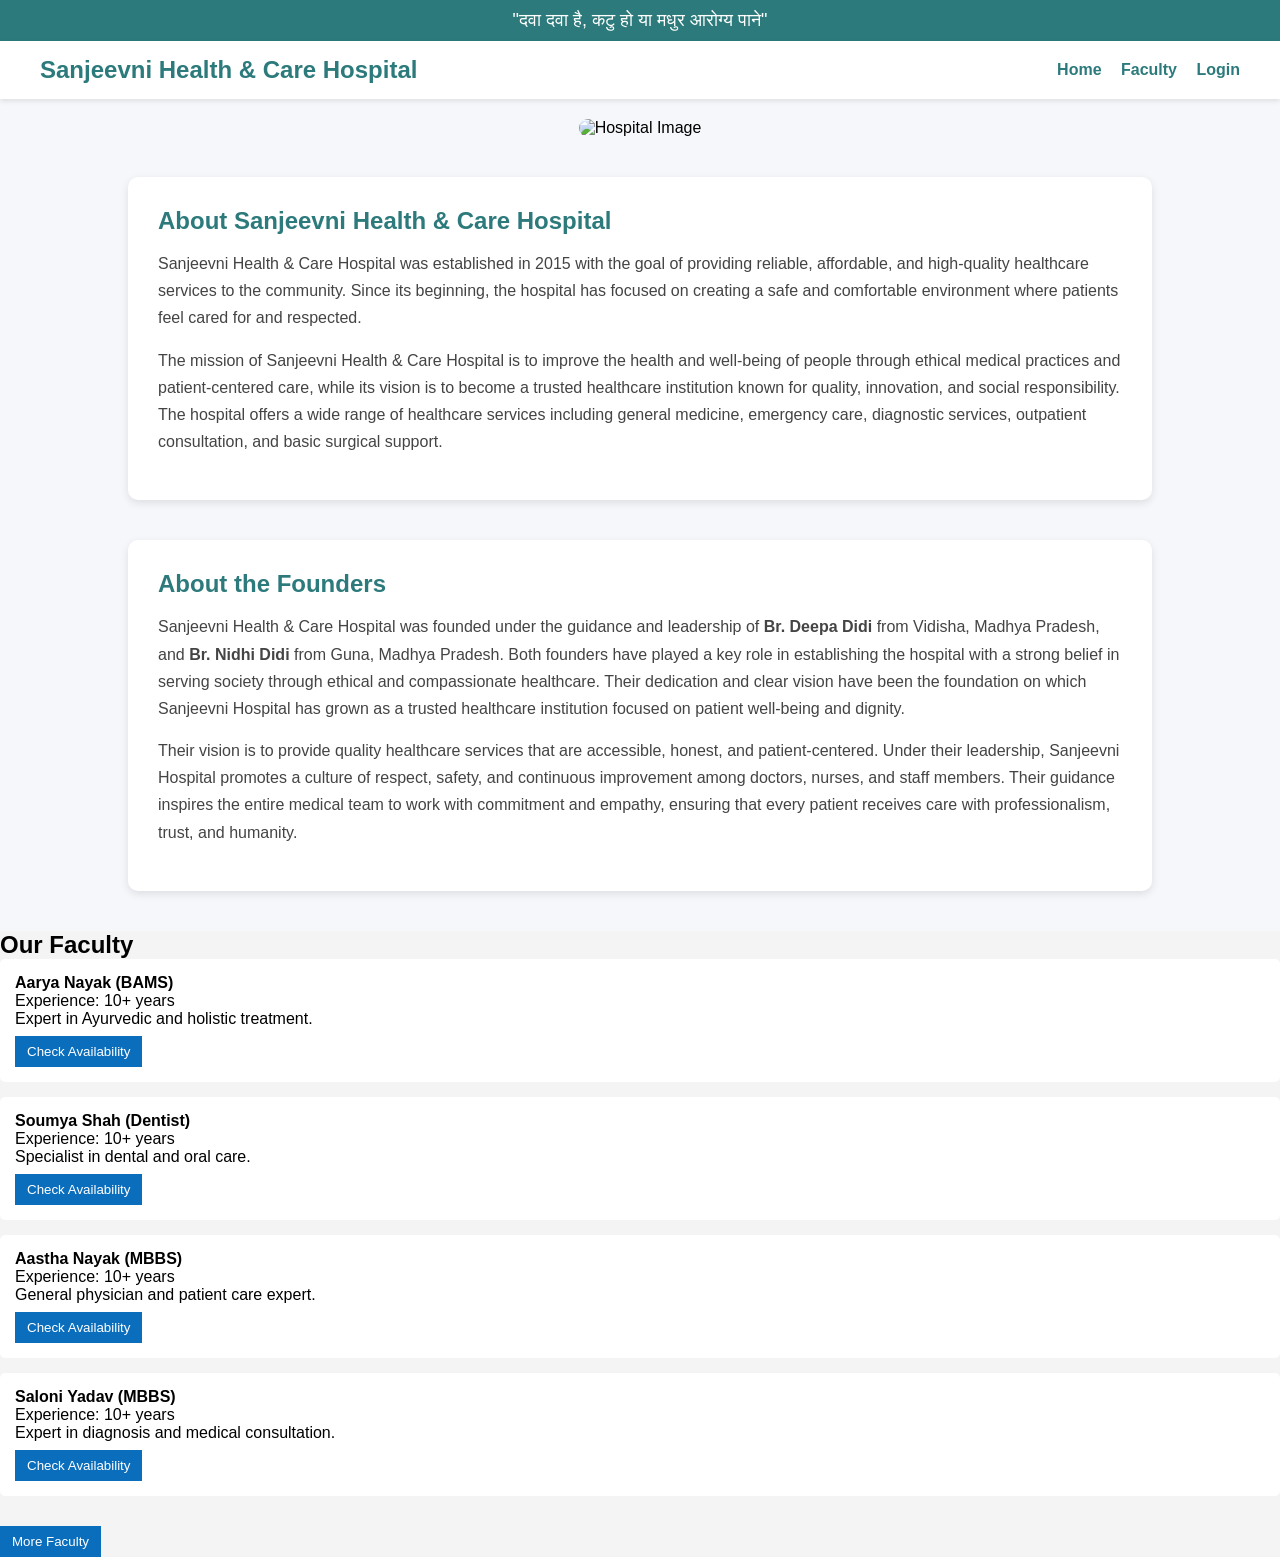
==== index.html @ 26959d91 "1st Site" ====
<!DOCTYPE html>
<html lang="en">
<head>
    <meta charset="UTF-8">
    <title>Sanjeevni Health & Care Hospital</title>
    <link rel="stylesheet" href="style.css">
</head>
<body>
    <div class="top-line">
        "दवा दवा है, कटु हो या मधुर आरोग्य पाने"
    </div>
    <header>
        <div class="logo">Sanjeevni Health & Care Hospital</div>
        <nav>
            <ul>
                <a href="#home">Home</a>
                <a href="#faculty-section">Faculty</a>
                <a href="#" onclick="openLogin()">Login</a>
            </ul>
        </nav>
    </header>
    <section class="hero">
        <img src="images/hospitalPicture.png" alt="Hospital Image">
    </section>
    <!-- About Hospital -->
    <section class="about-hospital" id="home">
        <h2>About Sanjeevni Health & Care Hospital</h2>
        <p>
            Sanjeevni Health & Care Hospital was established in 2015 with the goal of providing reliable, 
            affordable, and high-quality healthcare services to the community. Since its 
            beginning, the hospital has focused on creating a safe and comfortable environment 
            where patients feel cared for and respected. 
        <p>
            The mission of Sanjeevni Health & Care Hospital is to improve the health and well-being of people 
            through ethical medical practices and patient-centered care, while its vision is 
            to become a trusted healthcare institution known for quality, innovation, and 
            social responsibility. The hospital offers a wide range of healthcare services 
            including general medicine, emergency care, diagnostic services, outpatient 
            consultation, and basic surgical support.
        </p>
    </section>
    <!-- About Founder -->
    <section class="about-founder">
        <h2>About the Founders</h2>
        <p>
            Sanjeevni Health & Care Hospital was founded under the guidance and leadership of 
            <b>Br. Deepa Didi</b> from Vidisha, Madhya Pradesh, and 
            <b>Br. Nidhi Didi</b> from Guna, Madhya Pradesh. 
            Both founders have played a key role in establishing the hospital with 
            a strong belief in serving society through ethical and compassionate healthcare. 
            Their dedication and clear vision have been the foundation on which 
            Sanjeevni Hospital has grown as a trusted healthcare institution focused on 
            patient well-being and dignity.
        </p>

        <p>
            Their vision is to provide quality healthcare 
            services that are accessible, honest, and patient-centered. Under their leadership, 
            Sanjeevni Hospital promotes a culture of respect, safety, and continuous improvement 
            among doctors, nurses, and staff members. Their guidance inspires the entire medical 
            team to work with commitment and empathy, ensuring that every patient receives care 
            with professionalism, trust, and humanity.
        </p>
    </section>
    <section id="faculty-section">
    <h2>Our Faculty</h2>

    <div class="faculty-card">
        <strong>Aarya Nayak (BAMS)</strong>
        <p>Experience: 10+ years</p>
        <p>Expert in Ayurvedic and holistic treatment.</p>
        <button onclick="toggleAvailability(this)">Check Availability</button>
        <p class="availability hidden">Available: Cabin A (10 AM – 2 PM)</p>
    </div>

    <div class="faculty-card">
        <strong>Soumya Shah (Dentist)</strong>
        <p>Experience: 10+ years</p>
        <p>Specialist in dental and oral care.</p>
        <button onclick="toggleAvailability(this)">Check Availability</button>
        <p class="availability hidden">Available: Dental Block (11 AM – 4 PM)</p>
    </div>
    <div class="faculty-card">
        <strong>Aastha Nayak (MBBS)</strong>
        <p>Experience: 10+ years</p>
        <p>General physician and patient care expert.</p>
        <button onclick="toggleAvailability(this)">Check Availability</button>
        <p class="availability hidden">Available: Cabin C (9 AM – 1 PM)</p>
    </div>

    <div class="faculty-card">
        <strong>Saloni Yadav (MBBS)</strong>
        <p>Experience: 10+ years</p>
        <p>Expert in diagnosis and medical consultation.</p>
        <button onclick="toggleAvailability(this)">Check Availability</button>
        <p class="availability hidden">Available: Cabin D (2 PM – 6 PM)</p>
    </div>

    <button class="more-btn" onclick="showMoreFaculty()">More Faculty</button>

    <div id="moreFaculty" class="hidden">
        <div class="faculty-card">
            <strong>Aashi Singhai (Orthologist)</strong>
            <p>Experience: 10+ years</p>
            <p>Bone and joint disorder specialist.</p>
            <button onclick="toggleAvailability(this)">Check Availability</button>
            <p class="availability hidden">Available: Ortho Wing (10 AM – 3 PM)</p>
        </div>

        <div class="faculty-card">
            <strong>Sanchita Jain (MBBS, Chemist)</strong>
            <p>Experience: 10+ years</p>
            <p>Expert in pharmaceutical guidance.</p>
            <button onclick="toggleAvailability(this)">Check Availability</button>
            <p class="availability hidden">Available: Pharmacy (12 PM – 5 PM)</p>
        </div>
    </div>
    </section>
    <!-- Login Modal -->
    <div class="modal" id="loginModal">
    <div class="modal-content">
        <h3>Choose who you are</h3>
        <button onclick="openPatientLogin()">Patient</button>
        <button onclick="openEmployeeLogin()">Employee</button>
        <br><br>
        <button onclick="closeLogin()">Close</button>
    </div>
</div>
<!-- Patient Login Modal -->
    <div class="modal" id="patientModal">
    <div class="modal-content">
        <h3>Patient Login</h3>
        <input type="text" placeholder="Patient ID">
        <input type="password" placeholder="Password">
        <button>Login</button>
        <br><br>
        <button onclick="closePatientLogin()">Close</button>
    </div>
</div>
<script src="script.js"></script>
</body>
</html>
---- style.css ----
* {
    margin: 0;
    padding: 0;
    box-sizing: border-box;
    font-family: Arial, sans-serif;
    scroll-behavior: smooth;
}

body {
    background-color: #f5f7fa;
}

/* Hindi top line */
.top-line {
    text-align: center;
    background-color: #2c7a7b;
    color: white;
    padding: 10px;
    font-size: 18px;
}

/* Header */
header {
    display: flex;
    justify-content: space-between;
    align-items: center;
    background-color: white;
    padding: 15px 40px;
    box-shadow: 0 2px 5px rgba(0,0,0,0.1);
}

.logo {
    font-size: 24px;
    font-weight: bold;
    color: #2c7a7b;
}

/* Navigation */
nav a {
    color:#2c7a7b;
    margin-left: 15px;
    text-decoration: none;
    font-weight: bold;
}

/* Hero Image */
.hero {
    text-align: center;
    margin-top: 20px;
}

.hero img {
    width: 80%;
    max-height: 400px;
    object-fit: cover;
    border-radius: 10px;
}

/* Sections */
.about-founder,
.about-hospital {
    width: 80%;
    margin: 40px auto;
    background: white;
    padding: 30px;
    border-radius: 10px;
    box-shadow: 0 3px 8px rgba(0,0,0,0.1);
}

.about-founder h2,
.about-hospital h2 {
    color: #2c7a7b;
    margin-bottom: 15px;
}

.about-founder p,
.about-hospital p {
    margin-bottom: 15px;
    line-height: 1.7;
    color: #444;
}

#faculty-section {
    background-color: #f4f4f4;
}

.faculty-card {
    background: white;
    padding: 15px;
    margin-bottom: 15px;
    border-radius: 5px;
}
button {
    background-color: #0a6ebd;
    color: white;
    border: none;
    padding: 8px 12px;
    cursor: pointer;
    margin-top: 8px;
}
button:hover {
    background-color: #084e8a;
}

.more-btn {
    margin-top: 15px;
}

.hidden {
    display: none;
}
/* Modal Styling */
.modal {
    position: fixed;
    top: 0;
    left: 0;
    width: 100%;
    height: 100%;
    background: rgba(0,0,0,0.5);
    display: none;
    justify-content: center;
    align-items: center;
}

.modal-content {
    background: white;
    padding: 20px;
    width: 300px;
    text-align: center;
    border-radius: 5px;
}

input {
    width: 90%;
    padding: 6px;
    margin: 8px 0;
}
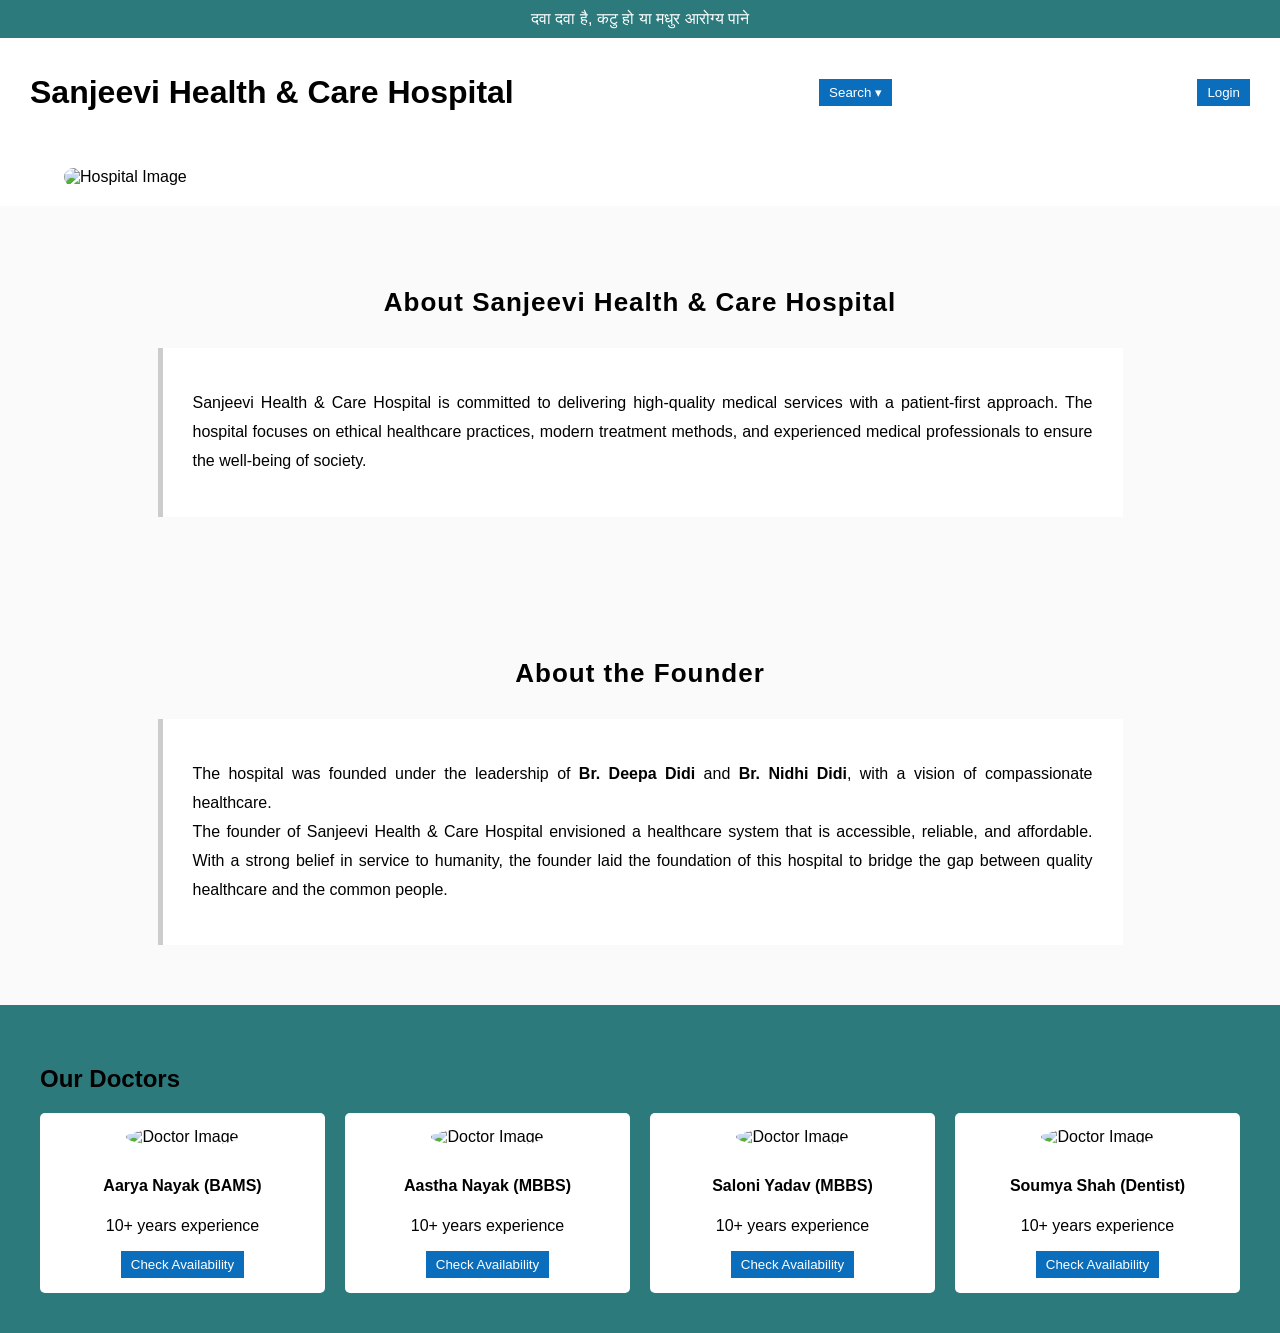
==== commit 97f5ebce: "Update index, styles, and logic" ====
--- a/index.html
+++ b/index.html
@@ -2,141 +2,139 @@
 <html lang="en">
 <head>
     <meta charset="UTF-8">
-    <title>Sanjeevni Health & Care Hospital</title>
+    <title>Sanjeevi Health & Care Hospital</title>
     <link rel="stylesheet" href="style.css">
 </head>
 <body>
-    <div class="top-line">
-        "दवा दवा है, कटु हो या मधुर आरोग्य पाने"
-    </div>
-    <header>
-        <div class="logo">Sanjeevni Health & Care Hospital</div>
-        <nav>
-            <ul>
-                <a href="#home">Home</a>
-                <a href="#faculty-section">Faculty</a>
-                <a href="#" onclick="openLogin()">Login</a>
-            </ul>
-        </nav>
-    </header>
-    <section class="hero">
-        <img src="images/hospitalPicture.png" alt="Hospital Image">
-    </section>
-    <!-- About Hospital -->
-    <section class="about-hospital" id="home">
-        <h2>About Sanjeevni Health & Care Hospital</h2>
-        <p>
-            Sanjeevni Health & Care Hospital was established in 2015 with the goal of providing reliable, 
-            affordable, and high-quality healthcare services to the community. Since its 
-            beginning, the hospital has focused on creating a safe and comfortable environment 
-            where patients feel cared for and respected. 
-        <p>
-            The mission of Sanjeevni Health & Care Hospital is to improve the health and well-being of people 
-            through ethical medical practices and patient-centered care, while its vision is 
-            to become a trusted healthcare institution known for quality, innovation, and 
-            social responsibility. The hospital offers a wide range of healthcare services 
-            including general medicine, emergency care, diagnostic services, outpatient 
-            consultation, and basic surgical support.
-        </p>
-    </section>
-    <!-- About Founder -->
-    <section class="about-founder">
-        <h2>About the Founders</h2>
-        <p>
-            Sanjeevni Health & Care Hospital was founded under the guidance and leadership of 
-            <b>Br. Deepa Didi</b> from Vidisha, Madhya Pradesh, and 
-            <b>Br. Nidhi Didi</b> from Guna, Madhya Pradesh. 
-            Both founders have played a key role in establishing the hospital with 
-            a strong belief in serving society through ethical and compassionate healthcare. 
-            Their dedication and clear vision have been the foundation on which 
-            Sanjeevni Hospital has grown as a trusted healthcare institution focused on 
-            patient well-being and dignity.
-        </p>
 
-        <p>
-            Their vision is to provide quality healthcare 
-            services that are accessible, honest, and patient-centered. Under their leadership, 
-            Sanjeevni Hospital promotes a culture of respect, safety, and continuous improvement 
-            among doctors, nurses, and staff members. Their guidance inspires the entire medical 
-            team to work with commitment and empathy, ensuring that every patient receives care 
-            with professionalism, trust, and humanity.
-        </p>
-    </section>
-    <section id="faculty-section">
-    <h2>Our Faculty</h2>
+<!-- TOP LINE -->
+<div class="top-line">
+    दवा दवा है, कटु हो या मधुर आरोग्य पाने
+</div>
 
-    <div class="faculty-card">
-        <strong>Aarya Nayak (BAMS)</strong>
-        <p>Experience: 10+ years</p>
-        <p>Expert in Ayurvedic and holistic treatment.</p>
-        <button onclick="toggleAvailability(this)">Check Availability</button>
-        <p class="availability hidden">Available: Cabin A (10 AM – 2 PM)</p>
+<!-- HEADER -->
+<header class="header">
+    <h1>Sanjeevi Health & Care Hospital</h1>
+
+    <div class="search-box">
+        <button onclick="toggleSearchMenu()">Search ▾</button>
+        <div id="searchMenu" class="dropdown hidden">
+            <a href="#about">About Hospital</a>
+            <a href="#founder">About Founder</a>
+            <a href="#doctors">About Our Doctors</a>
+        </div>
     </div>
 
-    <div class="faculty-card">
-        <strong>Soumya Shah (Dentist)</strong>
-        <p>Experience: 10+ years</p>
-        <p>Specialist in dental and oral care.</p>
-        <button onclick="toggleAvailability(this)">Check Availability</button>
-        <p class="availability hidden">Available: Dental Block (11 AM – 4 PM)</p>
+    <button onclick="openLogin()">Login</button>
+</header>
+
+<!-- HERO IMAGE -->
+<section class="hero">
+    <img src="images\hospitalPicture.png" alt="Hospital Image">
+</section>
+
+<!-- ABOUT -->
+<section id="about" class="info-section">
+    <h2>About Sanjeevi Health & Care Hospital</h2>
+    <div class="info-card">
+        <p>
+            Sanjeevi Health & Care Hospital is committed to delivering high-quality
+            medical services with a patient-first approach. The hospital focuses
+            on ethical healthcare practices, modern treatment methods, and
+            experienced medical professionals to ensure the well-being of society.
+        </p>
     </div>
-    <div class="faculty-card">
-        <strong>Aastha Nayak (MBBS)</strong>
-        <p>Experience: 10+ years</p>
-        <p>General physician and patient care expert.</p>
-        <button onclick="toggleAvailability(this)">Check Availability</button>
-        <p class="availability hidden">Available: Cabin C (9 AM – 1 PM)</p>
+</section>
+<!-- FOUNDER -->
+<section id="founder" class="info-section">
+    <h2>About the Founder</h2>
+    <div class="info-card">
+        <p>   
+        The hospital was founded under the leadership of <b>Br. Deepa Didi</b>
+        and <b>Br. Nidhi Didi</b>, with a vision of compassionate healthcare.<br>
+        The founder of Sanjeevi Health & Care Hospital envisioned a healthcare
+            system that is accessible, reliable, and affordable. With a strong
+            belief in service to humanity, the founder laid the foundation of
+            this hospital to bridge the gap between quality healthcare and the
+            common people.
+        </p>
     </div>
+</section>
 
-    <div class="faculty-card">
-        <strong>Saloni Yadav (MBBS)</strong>
-        <p>Experience: 10+ years</p>
-        <p>Expert in diagnosis and medical consultation.</p>
-        <button onclick="toggleAvailability(this)">Check Availability</button>
-        <p class="availability hidden">Available: Cabin D (2 PM – 6 PM)</p>
-    </div>
+<!-- DOCTORS -->
+<section id="doctors">
+    <h2>Our Doctors</h2>
 
-    <button class="more-btn" onclick="showMoreFaculty()">More Faculty</button>
+    <div class="card-container">
 
-    <div id="moreFaculty" class="hidden">
-        <div class="faculty-card">
-            <strong>Aashi Singhai (Orthologist)</strong>
-            <p>Experience: 10+ years</p>
-            <p>Bone and joint disorder specialist.</p>
-            <button onclick="toggleAvailability(this)">Check Availability</button>
-            <p class="availability hidden">Available: Ortho Wing (10 AM – 3 PM)</p>
+        <div class="doctor-card">
+            <img src="https://encrypted-tbn0.gstatic.com/images?q=tbn:ANd9GcQFnHZZFBkc4rKJk4sdfDjf8Q7MVGYA1J8Lww&s" alt="Doctor Image" class="photo-placeholder">
+            <h4>Aarya Nayak (BAMS)</h4>
+            <p>10+ years experience</p>
+            <button onclick="showAvailability(this)">Check Availability</button>
+            <div class="availability hidden">
+                <p><b>Cabin:</b> A-101</p>
+                <p><b>Time:</b> 10 AM – 2 PM</p>
+            </div>
         </div>
 
-        <div class="faculty-card">
-            <strong>Sanchita Jain (MBBS, Chemist)</strong>
-            <p>Experience: 10+ years</p>
-            <p>Expert in pharmaceutical guidance.</p>
-            <button onclick="toggleAvailability(this)">Check Availability</button>
-            <p class="availability hidden">Available: Pharmacy (12 PM – 5 PM)</p>
+        <div class="doctor-card">
+            <img src="https://i.pinimg.com/736x/3b/5b/28/3b5b28c8c3c95982df2382c8ef545c86.jpg" alt="Doctor Image" class="photo-placeholder">
+            <h4>Aastha Nayak (MBBS)</h4>
+            <p>10+ years experience</p>
+            <button onclick="showAvailability(this)">Check Availability</button>
+            <div class="availability hidden">
+                <p><b>Cabin:</b> C-210</p>
+                <p><b>Time:</b> 9 AM – 1 PM</p>
+            </div>
         </div>
+
+        <div class="doctor-card">
+            <img src="https://encrypted-tbn0.gstatic.com/images?q=tbn:ANd9GcTlF2YZaNzR57Ci-NSBIiBDxQD7S8oZZskHQg&s" alt="Doctor Image" class="photo-placeholder">
+            <h4>Saloni Yadav (MBBS)</h4>
+            <p>10+ years experience</p>
+            <button onclick="showAvailability(this)">Check Availability</button>
+            <div class="availability hidden">
+                <p><b>Cabin:</b> D-305</p>
+                <p><b>Time:</b> 2 PM – 6 PM</p>
+            </div>
+        </div>
+
+        <div class="doctor-card">
+            <img src="https://img.freepik.com/premium-photo/illustration-woman-s-doctor-career-images-with-ai-generated_545052-1880.jpg" alt="Doctor Image" class="photo-placeholder">
+            <h4>Soumya Shah (Dentist)</h4>
+            <p>10+ years experience</p>
+            <button onclick="showAvailability(this)">Check Availability</button>
+            <div class="availability hidden">
+                <p><b>Cabin:</b> Dental Wing</p>
+                <p><b>Time:</b> 11 AM – 4 PM</p>
+            </div>
+        </div>
+
     </div>
-    </section>
-    <!-- Login Modal -->
-    <div class="modal" id="loginModal">
-    <div class="modal-content">
-        <h3>Choose who you are</h3>
-        <button onclick="openPatientLogin()">Patient</button>
-        <button onclick="openEmployeeLogin()">Employee</button>
-        <br><br>
+</section>
+
+<!-- LOGIN MODAL -->
+<div id="loginModal" class="modal hidden">
+    <div class="modal-box">
+        <h3>Login As</h3>
+        <button onclick="openPatient()">Patient</button>
+        <button onclick="openEmployee()">Employee</button>
         <button onclick="closeLogin()">Close</button>
     </div>
 </div>
-<!-- Patient Login Modal -->
-    <div class="modal" id="patientModal">
-    <div class="modal-content">
+
+<!-- PATIENT LOGIN -->
+<div id="patientModal" class="modal hidden">
+    <div class="modal-box">
         <h3>Patient Login</h3>
         <input type="text" placeholder="Patient ID">
         <input type="password" placeholder="Password">
         <button>Login</button>
-        <br><br>
-        <button onclick="closePatientLogin()">Close</button>
+        <button onclick="closePatient()">Close</button>
     </div>
 </div>
+
 <script src="script.js"></script>
 </body>
 </html>
--- a/style.css
+++ b/style.css
@@ -1,137 +1,140 @@
-* {
+body {
     margin: 0;
-    padding: 0;
-    box-sizing: border-box;
     font-family: Arial, sans-serif;
     scroll-behavior: smooth;
 }
 
-body {
-    background-color: #f5f7fa;
+.top-line {
+    text-align: center;
+    background: #2c7a7b;
+    color: white;
+    padding: 10px;
 }
 
-/* Hindi top line */
-.top-line {
-    text-align: center;
-    background-color: #2c7a7b;
-    color: white;
-    padding: 10px;
-    font-size: 18px;
-}
-
-/* Header */
-header {
+.header {
     display: flex;
     justify-content: space-between;
     align-items: center;
-    background-color: white;
-    padding: 15px 40px;
-    box-shadow: 0 2px 5px rgba(0,0,0,0.1);
+    padding: 15px 30px;
+    box-shadow: 0 2px 5px #2c7a7b(2, 237, 53, 0.1);
 }
 
-.logo {
-    font-size: 24px;
-    font-weight: bold;
-    color: #2c7a7b;
+.search-box {
+    position: relative;
 }
 
-/* Navigation */
-nav a {
-    color:#2c7a7b;
-    margin-left: 15px;
-    text-decoration: none;
-    font-weight: bold;
+.dropdown {
+    position: absolute;
+    top: 35px;
+    background: white;
+    border: 1px solid #ccc;
 }
 
-/* Hero Image */
-.hero {
-    text-align: center;
-    margin-top: 20px;
+.dropdown a {
+    display: block;
+    padding: 8px;
+    text-decoration: none;
+    color: black;
 }
 
 .hero img {
-    width: 80%;
-    max-height: 400px;
-    object-fit: cover;
+    width: 90%;
+    display: block;
+    margin: 20px auto;
     border-radius: 10px;
 }
 
-/* Sections */
-.about-founder,
-.about-hospital {
-    width: 80%;
-    margin: 40px auto;
-    background: white;
-    padding: 30px;
-    border-radius: 10px;
-    box-shadow: 0 3px 8px rgba(0,0,0,0.1);
+/* Common section styling */
+.info-section {
+    padding: 60px 40px;
+    background: #fafafa;
 }
 
-.about-founder h2,
-.about-hospital h2 {
-    color: #2c7a7b;
-    margin-bottom: 15px;
+.info-section h2 {
+    text-align: center;
+    margin-bottom: 30px;
+    font-size: 26px;
+    letter-spacing: 1px;
 }
 
-.about-founder p,
-.about-hospital p {
-    margin-bottom: 15px;
-    line-height: 1.7;
-    color: #444;
+/* Card-style content */
+.info-card {
+    max-width: 900px;
+    margin: auto;
+    padding: 25px 30px;
+    background: white;
+    border-left: 5px solid #ccc;
+    box-shadow: 0 4px 12px #2c7a7b(0,0,0,0.08);
 }
 
-#faculty-section {
-    background-color: #f4f4f4;
+.info-card p {
+    font-size: 16px;
+    line-height: 1.8;
+    text-align: justify;
 }
 
-.faculty-card {
+#doctors {
+    background:#2c7a7b;
+    padding: 40px;
+}
+
+.card-container {
+    display: grid;
+    grid-template-columns: repeat(auto-fit, minmax(220px, 1fr));
+    gap: 20px;
+}
+
+.doctor-card {
     background: white;
     padding: 15px;
-    margin-bottom: 15px;
+    text-align: center;
     border-radius: 5px;
 }
+
+.photo-placeholder {
+    width: 120px;
+    height: 120px;
+    border-radius: 50%;
+    object-fit: cover;
+    margin-bottom: 10px;
+}
+
+.availability {
+    margin-top: 10px;
+    border-top: 1px solid #ddd;
+    padding-top: 8px;
+}
+
 button {
-    background-color: #0a6ebd;
+    background: #0a6ebd;
     color: white;
     border: none;
-    padding: 8px 12px;
+    padding: 6px 10px;
     cursor: pointer;
-    margin-top: 8px;
-}
-button:hover {
-    background-color: #084e8a;
 }
 
-.more-btn {
-    margin-top: 15px;
-}
-
-.hidden {
-    display: none;
-}
-/* Modal Styling */
 .modal {
     position: fixed;
-    top: 0;
-    left: 0;
-    width: 100%;
-    height: 100%;
+    inset: 0;
     background: rgba(0,0,0,0.5);
-    display: none;
+    display: flex;
     justify-content: center;
     align-items: center;
 }
 
-.modal-content {
+.modal-box {
     background: white;
     padding: 20px;
-    width: 300px;
+    width: 280px;
     text-align: center;
-    border-radius: 5px;
 }
 
 input {
     width: 90%;
     padding: 6px;
     margin: 8px 0;
+}
+
+.hidden {
+    display: none;
 }
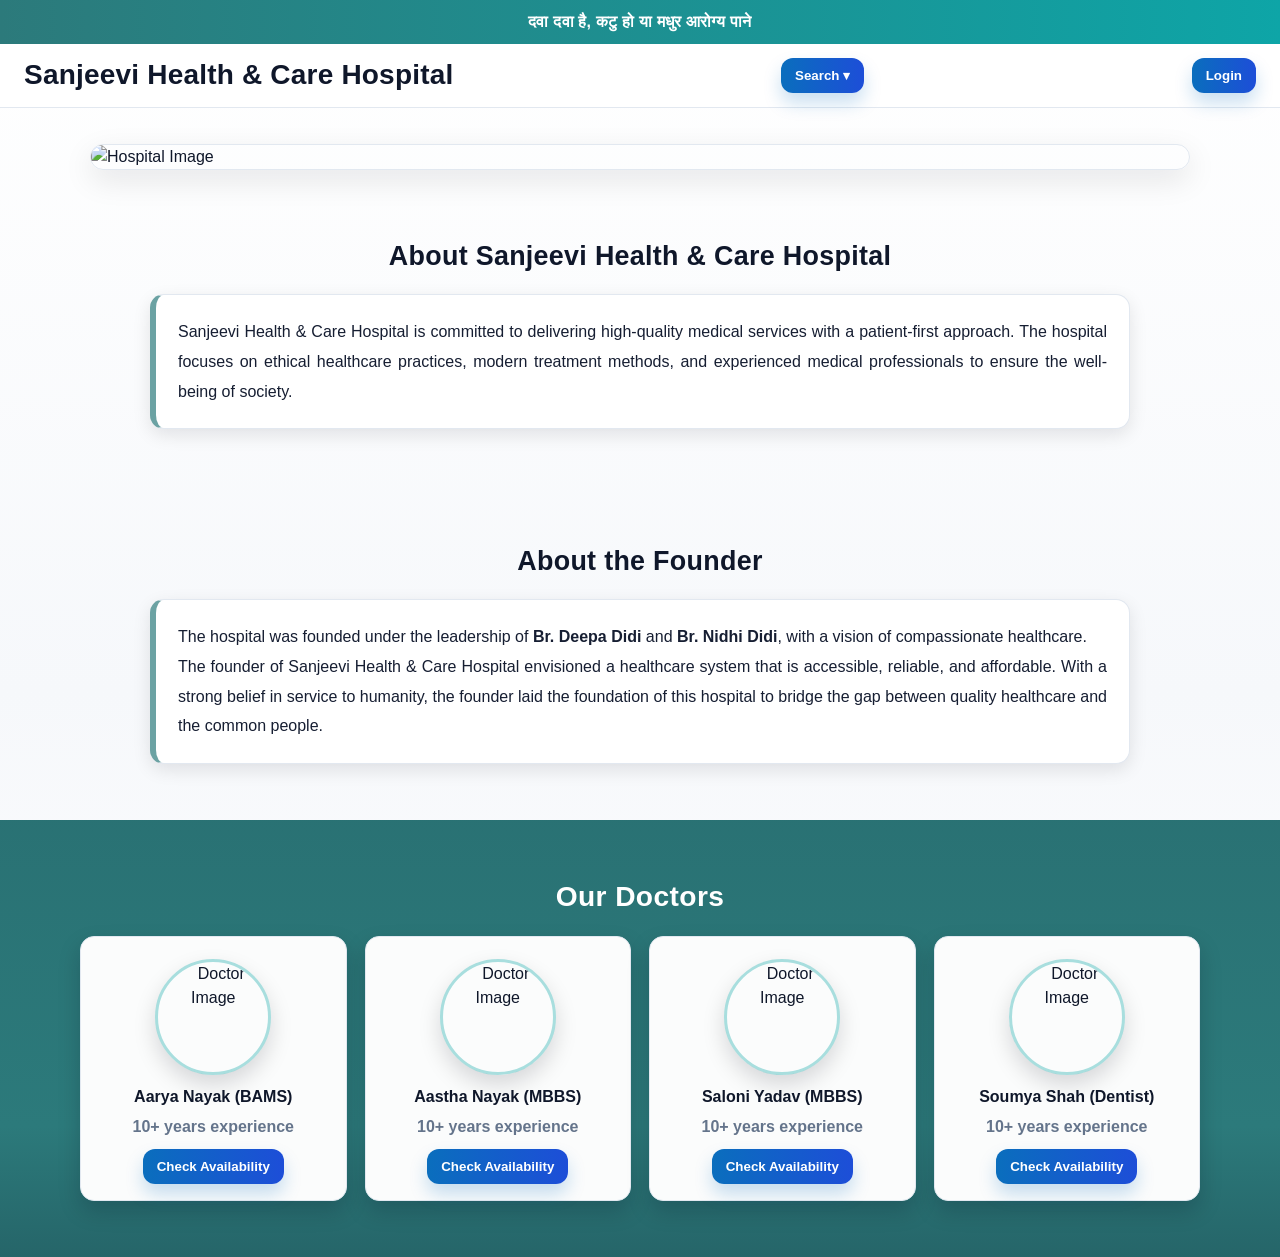
==== commit 312d2c70: "Update index, styles, and logic" ====
--- a/index.html
+++ b/index.html
@@ -30,7 +30,7 @@
 
 <!-- HERO IMAGE -->
 <section class="hero">
-    <img src="images\hospitalPicture.png" alt="Hospital Image">
+    <img src="/images/hospitalPicture.png" alt="Hospital Image">
 </section>
 
 <!-- ABOUT -->
--- a/style.css
+++ b/style.css
@@ -1,140 +1,326 @@
+:root {
+    --bg: #f6f8fb;
+    --surface: #ffffff;
+    --text: #0f172a;
+    --muted: #64748b;
+    --border: #e2e8f0;
+    --shadow: 0 10px 30px rgba(2, 6, 23, 0.10);
+    --shadow-sm: 0 6px 18px rgba(2, 6, 23, 0.10);
+
+    --brand: #2c7a7b;
+    --brand-2: #0ea5a7;
+    --primary: #0a6ebd;
+    --primary-2: #1d4ed8;
+
+    --radius: 14px;
+}
+
+*,
+*::before,
+*::after {
+    box-sizing: border-box;
+}
+
+html {
+    scroll-behavior: smooth;
+}
+
 body {
     margin: 0;
-    font-family: Arial, sans-serif;
-    scroll-behavior: smooth;
+    font-family: Arial, Helvetica, sans-serif, system-ui, -apple-system, Segoe UI, Roboto, "Noto Sans", "Helvetica Neue", sans-serif;
+    color: var(--text);
+    background: linear-gradient(180deg, #ffffff 0%, var(--bg) 55%, #ffffff 100%);
+    line-height: 1.5;
+}
+
+img {
+    max-width: 100%;
+    height: auto;
+    display: block;
 }
 
 .top-line {
     text-align: center;
-    background: #2c7a7b;
+    background: linear-gradient(90deg, var(--brand) 0%, var(--brand-2) 100%);
     color: white;
-    padding: 10px;
+    padding: 10px 12px;
+    font-weight: 600;
+    letter-spacing: 0.2px;
 }
 
 .header {
+    position: sticky;
+    top: 0;
+    z-index: 50;
     display: flex;
     justify-content: space-between;
     align-items: center;
-    padding: 15px 30px;
-    box-shadow: 0 2px 5px #2c7a7b(2, 237, 53, 0.1);
+    gap: 12px;
+    padding: 14px 24px;
+    background: rgba(255, 255, 255, 0.90);
+    backdrop-filter: blur(10px);
+    border-bottom: 1px solid var(--border);
+}
+
+.header h1 {
+    margin: 0;
+    font-size: clamp(18px, 2.3vw, 28px);
+    line-height: 1.1;
+    letter-spacing: 0.2px;
 }
 
 .search-box {
     position: relative;
+    display: inline-flex;
+    align-items: center;
 }
 
 .dropdown {
     position: absolute;
-    top: 35px;
-    background: white;
-    border: 1px solid #ccc;
+    right: 0;
+    top: calc(100% + 10px);
+    min-width: 220px;
+    background: var(--surface);
+    border: 1px solid var(--border);
+    border-radius: 12px;
+    box-shadow: var(--shadow-sm);
+    overflow: hidden;
 }
 
 .dropdown a {
     display: block;
-    padding: 8px;
+    padding: 10px 12px;
     text-decoration: none;
-    color: black;
+    color: var(--text);
+    font-weight: 600;
+}
+
+.dropdown a:hover {
+    background: #f1f5f9;
+}
+
+.hero {
+    padding: 18px 0 0;
 }
 
 .hero img {
-    width: 90%;
-    display: block;
-    margin: 20px auto;
-    border-radius: 10px;
+    width: min(1100px, 92%);
+    margin: 18px auto 10px;
+    border-radius: calc(var(--radius) + 2px);
+    box-shadow: var(--shadow);
+    border: 1px solid var(--border);
 }
 
 /* Common section styling */
 .info-section {
-    padding: 60px 40px;
-    background: #fafafa;
+    padding: 56px 18px;
 }
 
 .info-section h2 {
     text-align: center;
-    margin-bottom: 30px;
-    font-size: 26px;
-    letter-spacing: 1px;
+    margin: 0 0 18px;
+    font-size: clamp(20px, 2.1vw, 30px);
+    letter-spacing: 0.3px;
 }
 
 /* Card-style content */
 .info-card {
-    max-width: 900px;
-    margin: auto;
-    padding: 25px 30px;
-    background: white;
-    border-left: 5px solid #ccc;
-    box-shadow: 0 4px 12px #2c7a7b(0,0,0,0.08);
+    max-width: 980px;
+    margin: 0 auto;
+    padding: 22px 22px;
+    background: var(--surface);
+    border: 1px solid var(--border);
+    border-left: 6px solid color-mix(in srgb, var(--brand) 70%, white);
+    border-radius: var(--radius);
+    box-shadow: var(--shadow-sm);
 }
 
 .info-card p {
+    margin: 0;
     font-size: 16px;
-    line-height: 1.8;
+    line-height: 1.85;
+    color: color-mix(in srgb, var(--text) 92%, var(--muted));
     text-align: justify;
 }
 
 #doctors {
-    background:#2c7a7b;
-    padding: 40px;
+    background: linear-gradient(180deg, color-mix(in srgb, var(--brand) 92%, #0b1220) 0%, var(--brand) 70%, color-mix(in srgb, var(--brand) 80%, #0b1220) 100%);
+    padding: 56px 18px;
+    color: white;
+}
+
+#doctors h2 {
+    text-align: center;
+    margin: 0 0 18px;
+    font-size: clamp(22px, 2.2vw, 32px);
+    letter-spacing: 0.4px;
 }
 
 .card-container {
+    width: min(1120px, 100%);
+    margin: 0 auto;
     display: grid;
-    grid-template-columns: repeat(auto-fit, minmax(220px, 1fr));
-    gap: 20px;
+    grid-template-columns: repeat(auto-fit, minmax(230px, 1fr));
+    gap: 18px;
 }
 
 .doctor-card {
-    background: white;
-    padding: 15px;
-    text-align: center;
-    border-radius: 5px;
+    background: rgba(255, 255, 255, 0.98);
+    color: var(--text);
+    padding: 16px 14px;
+    text-align: center;
+    border-radius: var(--radius);
+    border: 1px solid var(--border);
+    box-shadow: 0 10px 22px rgba(2, 6, 23, 0.18);
+    transition: transform 180ms ease, box-shadow 180ms ease;
+}
+
+.doctor-card:hover {
+    transform: translateY(-3px);
+    box-shadow: 0 14px 30px rgba(2, 6, 23, 0.22);
+}
+
+.doctor-card h4 {
+    margin: 10px 0 6px;
+    font-size: 16px;
+}
+
+.doctor-card p {
+    margin: 0 0 10px;
+    color: var(--muted);
+    font-weight: 600;
 }
 
 .photo-placeholder {
-    width: 120px;
-    height: 120px;
-    border-radius: 50%;
+    width: 116px;
+    height: 116px;
+    border-radius: 999px;
     object-fit: cover;
-    margin-bottom: 10px;
+    margin: 6px auto 10px;
+    border: 3px solid rgba(14, 165, 167, 0.35);
+    box-shadow: 0 10px 22px rgba(2, 6, 23, 0.15);
 }
 
 .availability {
-    margin-top: 10px;
-    border-top: 1px solid #ddd;
-    padding-top: 8px;
+    margin-top: 12px;
+    border-top: 1px solid var(--border);
+    padding-top: 10px;
+    text-align: left;
+    font-weight: 600;
+}
+
+.availability p {
+    margin: 6px 0;
+    color: color-mix(in srgb, var(--text) 88%, var(--muted));
 }
 
 button {
-    background: #0a6ebd;
+    appearance: none;
+    border: 0;
+    border-radius: 12px;
+    padding: 10px 14px;
+    font-weight: 700;
+    cursor: pointer;
     color: white;
-    border: none;
-    padding: 6px 10px;
-    cursor: pointer;
+    background: linear-gradient(90deg, var(--primary) 0%, var(--primary-2) 100%);
+    box-shadow: 0 10px 18px rgba(10, 110, 189, 0.22);
+    transition: transform 160ms ease, filter 160ms ease, box-shadow 160ms ease;
+}
+
+button:hover {
+    filter: brightness(1.04);
+    transform: translateY(-1px);
+    box-shadow: 0 14px 26px rgba(10, 110, 189, 0.26);
+}
+
+button:active {
+    transform: translateY(0);
+}
+
+button:focus-visible,
+a:focus-visible,
+input:focus-visible {
+    outline: 3px solid rgba(14, 165, 167, 0.45);
+    outline-offset: 3px;
 }
 
 .modal {
     position: fixed;
     inset: 0;
-    background: rgba(0,0,0,0.5);
+    background: rgba(15, 23, 42, 0.55);
     display: flex;
     justify-content: center;
     align-items: center;
+    padding: 18px;
 }
 
 .modal-box {
-    background: white;
-    padding: 20px;
-    width: 280px;
-    text-align: center;
+    width: min(360px, 100%);
+    background: var(--surface);
+    color: var(--text);
+    padding: 18px 16px;
+    text-align: center;
+    border-radius: var(--radius);
+    border: 1px solid var(--border);
+    box-shadow: var(--shadow);
+}
+
+.modal-box h3 {
+    margin: 6px 0 12px;
+}
+
+.modal-box button {
+    width: 100%;
+    margin-top: 10px;
 }
 
 input {
-    width: 90%;
-    padding: 6px;
-    margin: 8px 0;
+    width: 100%;
+    padding: 10px 12px;
+    margin: 10px 0 0;
+    border-radius: 12px;
+    border: 1px solid var(--border);
+    background: #ffffff;
+    font-weight: 600;
+}
+
+input::placeholder {
+    color: #94a3b8;
+    font-weight: 600;
 }
 
 .hidden {
     display: none;
+}
+
+@media (max-width: 720px) {
+    .header {
+        flex-wrap: wrap;
+        justify-content: center;
+        text-align: center;
+        padding: 12px 14px;
+    }
+
+    .search-box {
+        order: 3;
+        width: 100%;
+        justify-content: center;
+    }
+
+    .dropdown {
+        left: 50%;
+        right: auto;
+        transform: translateX(-50%);
+    }
+
+    .hero img {
+        width: 94%;
+    }
+}
+
+@media (prefers-reduced-motion: reduce) {
+    * {
+        scroll-behavior: auto !important;
+        transition: none !important;
+    }
 }
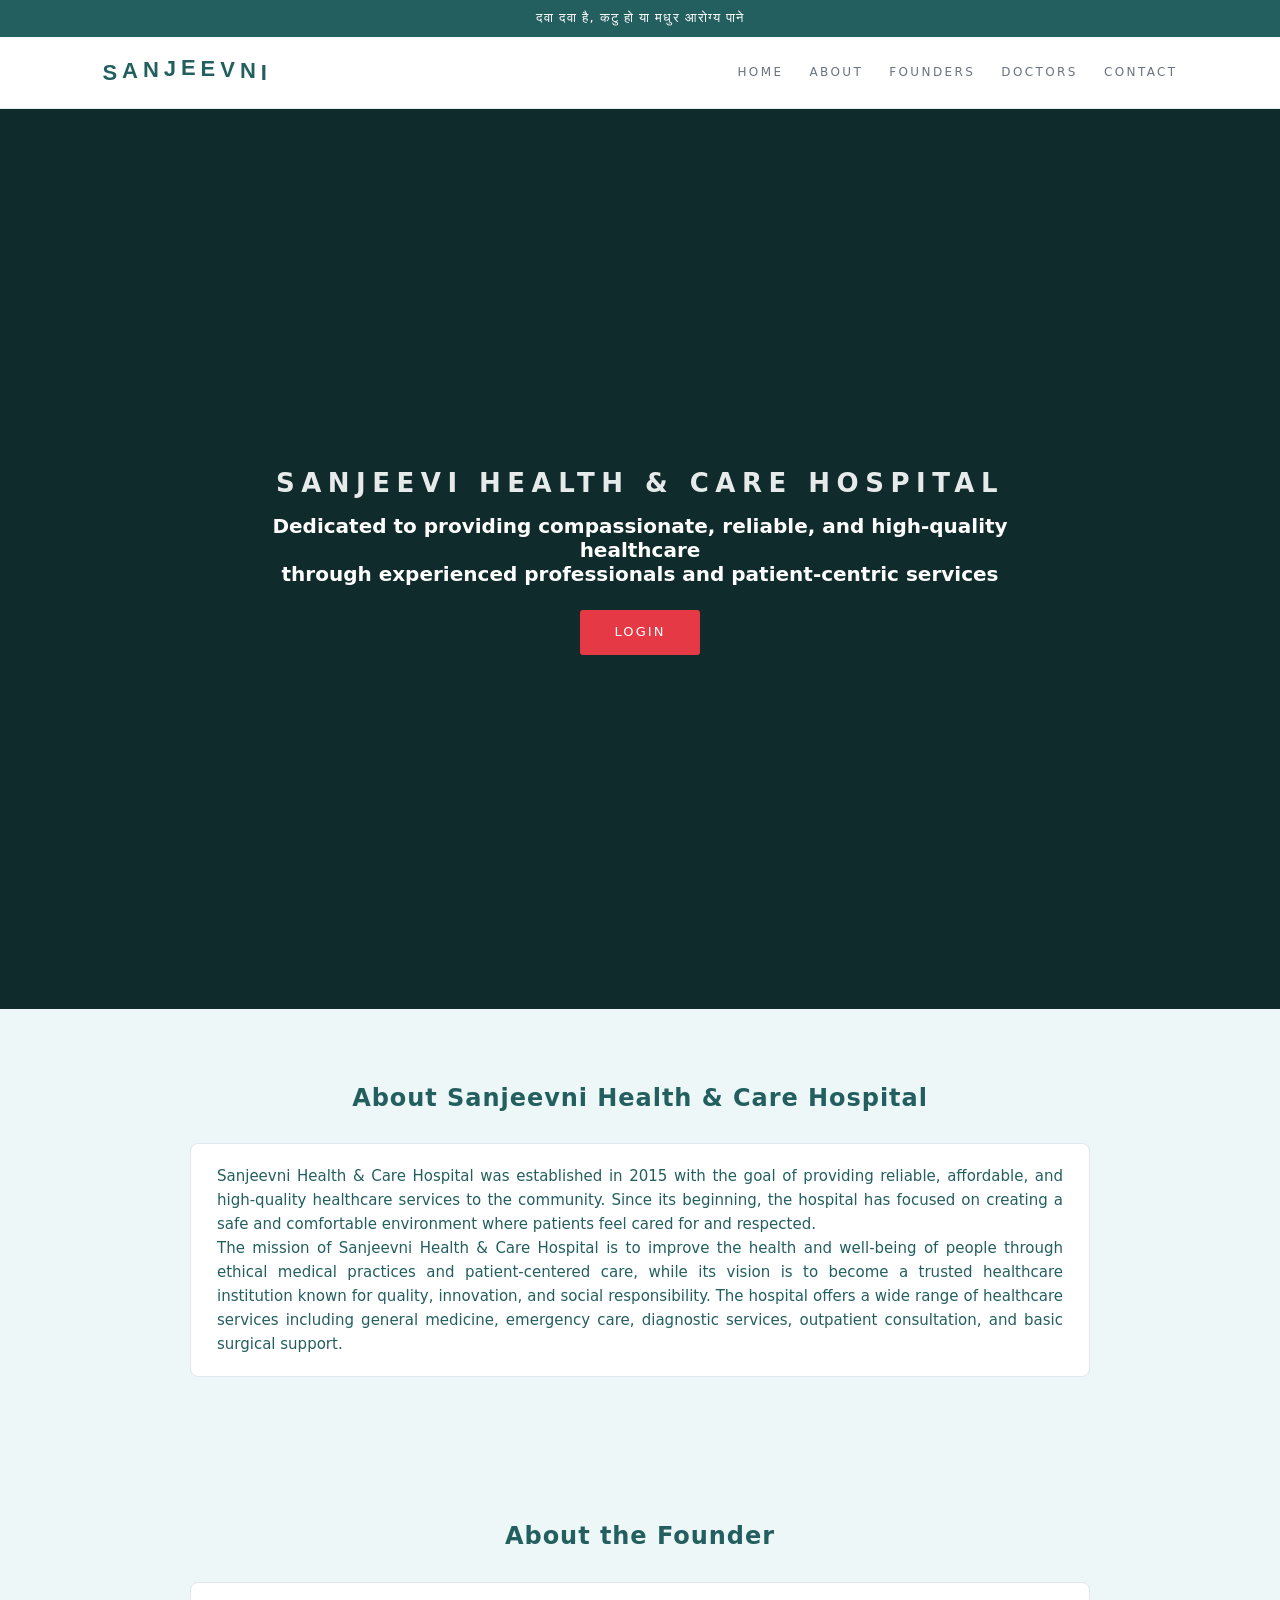
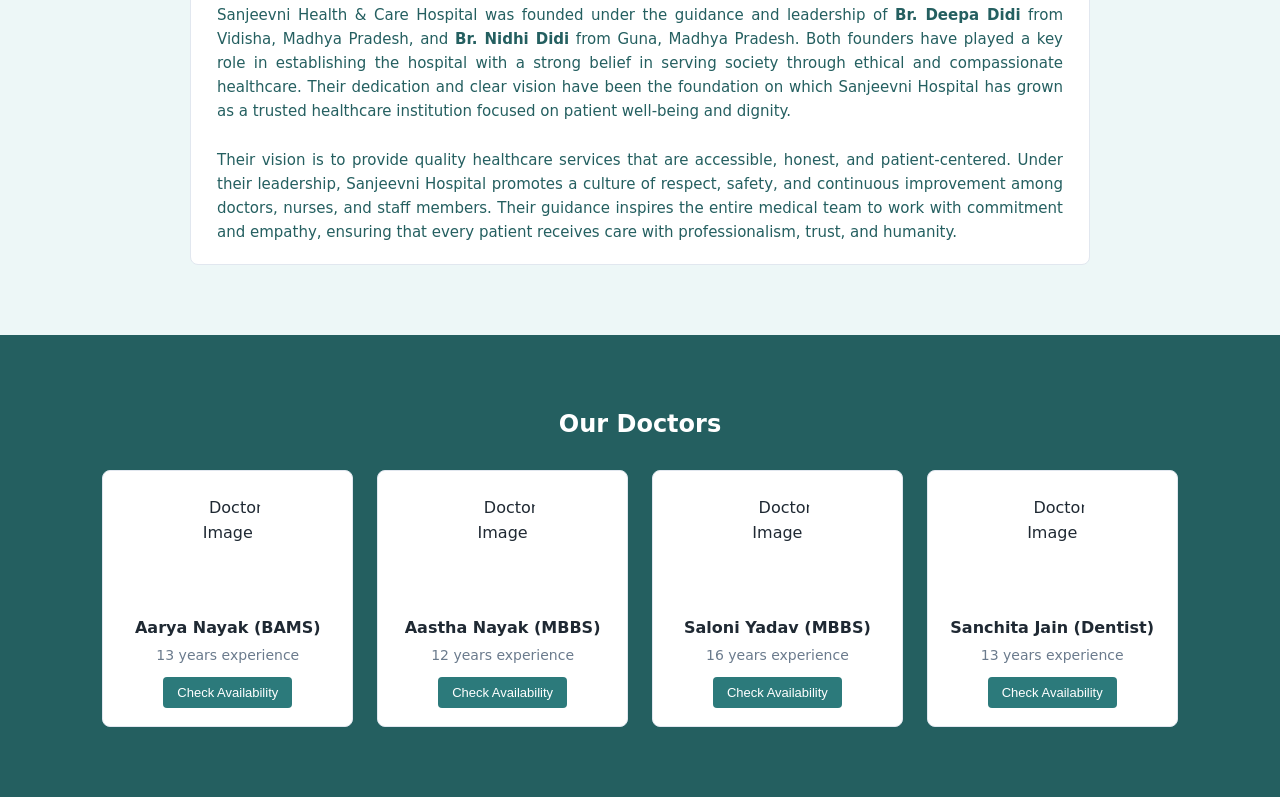
==== commit 4670b237: "Update index, styles, and logic" ====
--- a/index.html
+++ b/index.html
@@ -6,135 +6,157 @@
     <link rel="stylesheet" href="style.css">
 </head>
 <body>
+    <!-- TOP LINE -->
+    <div class="top-line">
+         दवा दवा है, कटु हो या मधुर आरोग्य पाने
+    </div>
+    <!-- HEADER -->
+    <header>
+        <nav class="navbar">
+            <div class="logo-wrapper">
+                <h1 class="sanjeevni-logo">
+                    <span>S</span>
+                    <span>A</span>
+                    <span>N</span>
+                    <span>J</span>
+                    <span>E</span>
+                    <span>E</span>
+                    <span>V</span>
+                    <span>N</span>
+                    <span>I</span>
+                </h1>
+            </div>
+            <ul class="nav-links">
+                <li><a href="hospitalManagement\index.html">HOME</a></li>
+                <li><a href="#about">ABOUT</a></li>
+                <li><a href="#founder">FOUNDERS</a></li>
+                <li><a href="#doctors">DOCTORS</a></li>
+                <li><a href="#">CONTACT</a></li>
+            </ul>
+        </nav>
+    </header>
+    <section class="hero">
+        <div class="hero-content">
+            <p class="subtitle"><b>Sanjeevi Health & Care Hospital</b></p>
+            <h1>Dedicated to providing compassionate, reliable, and high-quality healthcare <br> through experienced professionals and patient-centric services</h1>
+            <a href="#" class="btn-login">LOGIN</a>
+        </div>
+    </section>
+    <!-- ABOUT -->
+    <section id="about" class="info-section">
+        <h2 style="color:#245f60">About Sanjeevni Health & Care Hospital</h2>
+        <div class="info-card">
+            <p>
+                Sanjeevni Health & Care Hospital was established in 2015 with the goal of providing reliable, 
+                affordable, and high-quality healthcare services to the community. Since its 
+                beginning, the hospital has focused on creating a safe and comfortable environment 
+                where patients feel cared for and respected.
+            </p> 
+            <p>
+                The mission of Sanjeevni Health & Care Hospital is to improve the health and well-being of people 
+                through ethical medical practices and patient-centered care, while its vision is 
+                to become a trusted healthcare institution known for quality, innovation, and 
+                social responsibility. The hospital offers a wide range of healthcare services 
+                including general medicine, emergency care, diagnostic services, outpatient 
+                consultation, and basic surgical support.
+            </p>
+        </div>
+    </section>
+    <!-- FOUNDER -->
+    <section id="founder" class="info-section">
+        <h2 style="color:#245f60">About the Founder</h2>
+        <div class="info-card">
+            <p>
+                Sanjeevni Health & Care Hospital was founded under the guidance and leadership of 
+                <b>Br. Deepa Didi</b> from Vidisha, Madhya Pradesh, and 
+                <b>Br. Nidhi Didi</b> from Guna, Madhya Pradesh. 
+                Both founders have played a key role in establishing the hospital with 
+                a strong belief in serving society through ethical and compassionate healthcare. 
+                Their dedication and clear vision have been the foundation on which 
+                Sanjeevni Hospital has grown as a trusted healthcare institution focused on 
+                patient well-being and dignity.
+            </p><br>
+            <p>
+                Their vision is to provide quality healthcare services that are accessible, honest, and patient-centered. Under their leadership, 
+                Sanjeevni Hospital promotes a culture of respect, safety, and continuous improvement among doctors, nurses, and staff members. Their guidance inspires the entire medical 
+                team to work with commitment and empathy, ensuring that every patient receives care with professionalism, trust, and humanity.
+            </p>
+        </div>
+    </section>
 
-<!-- TOP LINE -->
-<div class="top-line">
-    दवा दवा है, कटु हो या मधुर आरोग्य पाने
-</div>
+    <!-- DOCTORS -->
+    <section id="doctors">
+        <h2 style="color:#ffffff">Our Doctors</h2>
 
-<!-- HEADER -->
-<header class="header">
-    <h1>Sanjeevi Health & Care Hospital</h1>
+        <div class="card-container">
 
-    <div class="search-box">
-        <button onclick="toggleSearchMenu()">Search ▾</button>
-        <div id="searchMenu" class="dropdown hidden">
-            <a href="#about">About Hospital</a>
-            <a href="#founder">About Founder</a>
-            <a href="#doctors">About Our Doctors</a>
+            <div class="doctor-card">
+                <img src="https://encrypted-tbn0.gstatic.com/images?q=tbn:ANd9GcQFnHZZFBkc4rKJk4sdfDjf8Q7MVGYA1J8Lww&s" alt="Doctor Image" class="photo-placeholder">
+                <h4>Aarya Nayak (BAMS)</h4>
+                <p>13 years experience</p>
+                <button onclick="showAvailability(this)">Check Availability</button>
+                <div class="availability hidden">
+                    <p><b>Cabin:</b> A-101</p>
+                    <p><b>Time:</b> 10 AM – 2 PM</p>
+                </div>
+                </div>
+
+            <div class="doctor-card">
+                <img src="https://i.pinimg.com/736x/3b/5b/28/3b5b28c8c3c95982df2382c8ef545c86.jpg" alt="Doctor Image" class="photo-placeholder">
+                <h4>Aastha Nayak (MBBS)</h4>
+                <p>12 years experience</p>
+                <button onclick="showAvailability(this)">Check Availability</button>
+                <div class="availability hidden">
+                    <p><b>Cabin:</b> C-210</p>
+                    <p><b>Time:</b> 9 AM – 1 PM</p>
+                </div>
+            </div>
+
+            <div class="doctor-card">
+                <img src="https://encrypted-tbn0.gstatic.com/images?q=tbn:ANd9GcTlF2YZaNzR57Ci-NSBIiBDxQD7S8oZZskHQg&s" alt="Doctor Image" class="photo-placeholder">
+                <h4>Saloni Yadav (MBBS)</h4>
+                <p>16 years experience</p>
+                <button onclick="showAvailability(this)">Check Availability</button>
+                <div class="availability hidden">
+                    <p><b>Cabin:</b> D-305</p>
+                    <p><b>Time:</b> 2 PM – 6 PM</p>
+                </div>
+            </div>
+
+            <div class="doctor-card">
+                <img src="https://img.freepik.com/premium-photo/illustration-woman-s-doctor-career-images-with-ai-generated_545052-1880.jpg" alt="Doctor Image" class="photo-placeholder">
+                <h4>Sanchita Jain (Dentist)</h4>
+                <p>13 years experience</p>
+                <button onclick="showAvailability(this)">Check Availability</button>
+                <div class="availability hidden">
+                    <p><b>Cabin:</b> Dental Wing</p>
+                    <p><b>Time:</b> 11 AM – 4 PM</p>
+                </div>
+            </div>
+
+        </div>
+    </section>
+
+    <!-- LOGIN MODAL -->
+    <div id="loginModal" class="modal hidden">
+        <div class="modal-box">
+            <h3>Login As</h3>
+            <button onclick="openPatient()">Patient</button>
+            <button onclick="openEmployee()">Employee</button>
+            <button onclick="closeLogin()">Close</button>
         </div>
     </div>
 
-    <button onclick="openLogin()">Login</button>
-</header>
-
-<!-- HERO IMAGE -->
-<section class="hero">
-    <img src="/images/hospitalPicture.png" alt="Hospital Image">
-</section>
-
-<!-- ABOUT -->
-<section id="about" class="info-section">
-    <h2>About Sanjeevi Health & Care Hospital</h2>
-    <div class="info-card">
-        <p>
-            Sanjeevi Health & Care Hospital is committed to delivering high-quality
-            medical services with a patient-first approach. The hospital focuses
-            on ethical healthcare practices, modern treatment methods, and
-            experienced medical professionals to ensure the well-being of society.
-        </p>
+    <!-- PATIENT LOGIN -->
+    <div id="patientModal" class="modal hidden">
+        <div class="modal-box">
+            <h3>Patient Login</h3>
+            <input type="text" placeholder="Patient ID">
+            <input type="password" placeholder="Password">
+            <button>Login</button>
+            <button onclick="closePatient()">Close</button>
+        </div>
     </div>
-</section>
-<!-- FOUNDER -->
-<section id="founder" class="info-section">
-    <h2>About the Founder</h2>
-    <div class="info-card">
-        <p>   
-        The hospital was founded under the leadership of <b>Br. Deepa Didi</b>
-        and <b>Br. Nidhi Didi</b>, with a vision of compassionate healthcare.<br>
-        The founder of Sanjeevi Health & Care Hospital envisioned a healthcare
-            system that is accessible, reliable, and affordable. With a strong
-            belief in service to humanity, the founder laid the foundation of
-            this hospital to bridge the gap between quality healthcare and the
-            common people.
-        </p>
-    </div>
-</section>
-
-<!-- DOCTORS -->
-<section id="doctors">
-    <h2>Our Doctors</h2>
-
-    <div class="card-container">
-
-        <div class="doctor-card">
-            <img src="https://encrypted-tbn0.gstatic.com/images?q=tbn:ANd9GcQFnHZZFBkc4rKJk4sdfDjf8Q7MVGYA1J8Lww&s" alt="Doctor Image" class="photo-placeholder">
-            <h4>Aarya Nayak (BAMS)</h4>
-            <p>10+ years experience</p>
-            <button onclick="showAvailability(this)">Check Availability</button>
-            <div class="availability hidden">
-                <p><b>Cabin:</b> A-101</p>
-                <p><b>Time:</b> 10 AM – 2 PM</p>
-            </div>
-        </div>
-
-        <div class="doctor-card">
-            <img src="https://i.pinimg.com/736x/3b/5b/28/3b5b28c8c3c95982df2382c8ef545c86.jpg" alt="Doctor Image" class="photo-placeholder">
-            <h4>Aastha Nayak (MBBS)</h4>
-            <p>10+ years experience</p>
-            <button onclick="showAvailability(this)">Check Availability</button>
-            <div class="availability hidden">
-                <p><b>Cabin:</b> C-210</p>
-                <p><b>Time:</b> 9 AM – 1 PM</p>
-            </div>
-        </div>
-
-        <div class="doctor-card">
-            <img src="https://encrypted-tbn0.gstatic.com/images?q=tbn:ANd9GcTlF2YZaNzR57Ci-NSBIiBDxQD7S8oZZskHQg&s" alt="Doctor Image" class="photo-placeholder">
-            <h4>Saloni Yadav (MBBS)</h4>
-            <p>10+ years experience</p>
-            <button onclick="showAvailability(this)">Check Availability</button>
-            <div class="availability hidden">
-                <p><b>Cabin:</b> D-305</p>
-                <p><b>Time:</b> 2 PM – 6 PM</p>
-            </div>
-        </div>
-
-        <div class="doctor-card">
-            <img src="https://img.freepik.com/premium-photo/illustration-woman-s-doctor-career-images-with-ai-generated_545052-1880.jpg" alt="Doctor Image" class="photo-placeholder">
-            <h4>Soumya Shah (Dentist)</h4>
-            <p>10+ years experience</p>
-            <button onclick="showAvailability(this)">Check Availability</button>
-            <div class="availability hidden">
-                <p><b>Cabin:</b> Dental Wing</p>
-                <p><b>Time:</b> 11 AM – 4 PM</p>
-            </div>
-        </div>
-
-    </div>
-</section>
-
-<!-- LOGIN MODAL -->
-<div id="loginModal" class="modal hidden">
-    <div class="modal-box">
-        <h3>Login As</h3>
-        <button onclick="openPatient()">Patient</button>
-        <button onclick="openEmployee()">Employee</button>
-        <button onclick="closeLogin()">Close</button>
-    </div>
-</div>
-
-<!-- PATIENT LOGIN -->
-<div id="patientModal" class="modal hidden">
-    <div class="modal-box">
-        <h3>Patient Login</h3>
-        <input type="text" placeholder="Patient ID">
-        <input type="password" placeholder="Password">
-        <button>Login</button>
-        <button onclick="closePatient()">Close</button>
-    </div>
-</div>
-
-<script src="script.js"></script>
+    <script src="script.js"></script>
 </body>
 </html>
--- a/style.css
+++ b/style.css
@@ -1,24 +1,18 @@
 :root {
-    --bg: #f6f8fb;
-    --surface: #ffffff;
-    --text: #0f172a;
-    --muted: #64748b;
-    --border: #e2e8f0;
-    --shadow: 0 10px 30px rgba(2, 6, 23, 0.10);
-    --shadow-sm: 0 6px 18px rgba(2, 6, 23, 0.10);
-
+    --text: #1f2933;
+    --muted: #6b7b8d;
     --brand: #2c7a7b;
-    --brand-2: #0ea5a7;
-    --primary: #0a6ebd;
-    --primary-2: #1d4ed8;
-
-    --radius: 14px;
+    --brand-soft: #edf7f7;
+    --accent: #e63946; /* login-style button color */
+    --border: #e1e7ef;
 }
 
 *,
 *::before,
 *::after {
     box-sizing: border-box;
+    margin: 0;
+    padding: 0;
 }
 
 html {
@@ -26,301 +20,337 @@
 }
 
 body {
-    margin: 0;
-    font-family: Arial, Helvetica, sans-serif, system-ui, -apple-system, Segoe UI, Roboto, "Noto Sans", "Helvetica Neue", sans-serif;
+    font-family: system-ui, -apple-system, BlinkMacSystemFont, "Segoe UI", sans-serif;
     color: var(--text);
-    background: linear-gradient(180deg, #ffffff 0%, var(--bg) 55%, #ffffff 100%);
-    line-height: 1.5;
+    background: #245f60;
+    line-height: 1.6;
+}
+
+.top-line {
+    text-align: center;
+    background: #245f60;
+    color: #ffffff;
+    padding: 8px 12px;
+    font-size: 13px;
+    letter-spacing: 0.08em;
 }
 
 img {
     max-width: 100%;
-    height: auto;
     display: block;
 }
 
-.top-line {
-    text-align: center;
-    background: linear-gradient(90deg, var(--brand) 0%, var(--brand-2) 100%);
-    color: white;
-    padding: 10px 12px;
+.sanjeevni-logo {
+    display: flex;
+    font-family: 'Arial Black', 'Helvetica Bold', sans-serif;
+    font-size: 100px; 
+    font-weight: 900;
+    color: #245f60; 
+    text-transform: uppercase;
+}
+
+.sanjeevni-logo span {
+    display: inline-block;
+}
+
+/* Outer edges (S and I) - Lowest point */
+.sanjeevni-logo span:nth-child(1),
+.sanjeevni-logo span:nth-child(9) {
+    transform: translateY(0);
+}
+
+/* Step 1 inward (A and N) */
+.sanjeevni-logo span:nth-child(2),
+.sanjeevni-logo span:nth-child(8) {
+    transform: translateY(-2px);
+}
+
+/* Step 2 inward (N and V) */
+.sanjeevni-logo span:nth-child(3),
+.sanjeevni-logo span:nth-child(7) {
+    transform: translateY(-3px);
+}
+
+/* Step 3 inward (J and E) */
+.sanjeevni-logo span:nth-child(4),
+.sanjeevni-logo span:nth-child(6) {
+    transform: translateY(-4px);
+}
+
+/* The exact Center (E) - Highest point of the arch */
+.sanjeevni-logo span:nth-child(5) {
+    transform: translateY(-5px);
+}
+
+/* NAVBAR – clean white bar like reference */
+.navbar {
+    position: relative;
+    width: 100%;
+    padding: 18px 8%;
+    display: flex;
+    align-items: center;
+    justify-content: space-between;
+    background: #ffffff;
+    border-bottom: 1px solid rgba(226, 232, 240, 0.8);
+    z-index: 10;
+}
+
+.logo-wrapper {
+    display: flex;
+    align-items: center;
+}
+
+.sanjeevni-logo {
+    display: flex;
+    gap: 1px;
+    font-size: 22px;
+    font-weight: 700;
+    letter-spacing: 0.18em;
+    text-transform: uppercase;
+    color: #245f60;
+}
+
+.sanjeevni-logo span {
+    display: inline-block;
+}
+
+.nav-links {
+    list-style: none;
+    display: flex;
+    gap: 26px;
+    font-size: 12px;
+    letter-spacing: 0.2em;
+    text-transform: uppercase;
+}
+
+.nav-links a {
+    text-decoration: none;
+    color: #6b7280;
+    transition: color 0.2s ease;
+}
+
+.nav-links a:hover {
+    color: #111827;
+}
+
+/* HERO – full width background with centered content */
+.hero {
+    position: relative;
+    min-height: 100vh;
+    display: flex;
+    align-items: center;
+    justify-content: center;
+    text-align: center;
+    color: #ffffff;
+    padding: 0 8%;
+    background:
+        linear-gradient(rgba(0, 0, 0, 0.55), rgba(0, 0, 0, 0.55)),
+        url("/images/hospital.png") center/cover no-repeat;
+}
+
+.hero-content {
+    max-width: 820px;
+}
+
+.subtitle {
+    font-size: 26px;
+    letter-spacing: 0.25em;
+    text-transform: uppercase;
+    margin-bottom: 10px;
+    opacity: 0.9;
+}
+
+.hero-content h1 {
+    font-size: clamp(20px, 3vw, 20px);
     font-weight: 600;
-    letter-spacing: 0.2px;
-}
-
-.header {
-    position: sticky;
-    top: 0;
-    z-index: 50;
-    display: flex;
-    justify-content: space-between;
-    align-items: center;
-    gap: 12px;
-    padding: 14px 24px;
-    background: rgba(255, 255, 255, 0.90);
-    backdrop-filter: blur(10px);
-    border-bottom: 1px solid var(--border);
-}
-
-.header h1 {
-    margin: 0;
-    font-size: clamp(18px, 2.3vw, 28px);
-    line-height: 1.1;
-    letter-spacing: 0.2px;
-}
-
-.search-box {
-    position: relative;
-    display: inline-flex;
-    align-items: center;
-}
-
-.dropdown {
-    position: absolute;
-    right: 0;
-    top: calc(100% + 10px);
-    min-width: 220px;
-    background: var(--surface);
+    line-height: 1.2;
+    margin-bottom: 24px;
+}
+
+.btn-login {
+    display: inline-block;
+    background: var(--accent);
+    color: #ffffff;
+    padding: 12px 34px;
+    border-radius: 3px;
+    font-size: 13px;
+    letter-spacing: 0.16em;
+    text-transform: uppercase;
+    text-decoration: none;
+    border: none;
+    cursor: pointer;
+    transition: background 0.2s ease, transform 0.15s ease;
+}
+
+.btn-login:hover {
+    background: #245f60;
+    transform: translateY(-1px);
+}
+
+/* INFO SECTIONS */
+.info-section {
+    padding: 70px 8%;
+    background: var(--brand-soft);
+}
+
+.info-section:nth-of-type(even) {
+    background: var(--brand-soft);
+}
+
+.info-section h2 {
+    text-align: center;
+    margin-bottom: 26px;
+    font-size: 24px;
+    letter-spacing: 0.04em;
+}
+
+.info-card {
+    max-width: 900px;
+    margin: 0 auto;
+    padding: 20px 26px;
+    border-radius: 8px;
     border: 1px solid var(--border);
-    border-radius: 12px;
-    box-shadow: var(--shadow-sm);
-    overflow: hidden;
-}
-
-.dropdown a {
-    display: block;
-    padding: 10px 12px;
-    text-decoration: none;
-    color: var(--text);
-    font-weight: 600;
-}
-
-.dropdown a:hover {
-    background: #f1f5f9;
-}
-
-.hero {
-    padding: 18px 0 0;
-}
-
-.hero img {
-    width: min(1100px, 92%);
-    margin: 18px auto 10px;
-    border-radius: calc(var(--radius) + 2px);
-    box-shadow: var(--shadow);
-    border: 1px solid var(--border);
-}
-
-/* Common section styling */
-.info-section {
-    padding: 56px 18px;
-}
-
-.info-section h2 {
-    text-align: center;
-    margin: 0 0 18px;
-    font-size: clamp(20px, 2.1vw, 30px);
-    letter-spacing: 0.3px;
-}
-
-/* Card-style content */
-.info-card {
-    max-width: 980px;
-    margin: 0 auto;
-    padding: 22px 22px;
-    background: var(--surface);
-    border: 1px solid var(--border);
-    border-left: 6px solid color-mix(in srgb, var(--brand) 70%, white);
-    border-radius: var(--radius);
-    box-shadow: var(--shadow-sm);
+    background: #ffffff;
 }
 
 .info-card p {
-    margin: 0;
-    font-size: 16px;
-    line-height: 1.85;
-    color: color-mix(in srgb, var(--text) 92%, var(--muted));
+    font-size: 15px;
+    color:#245f60;
     text-align: justify;
 }
 
+/* DOCTORS GRID */
 #doctors {
-    background: linear-gradient(180deg, color-mix(in srgb, var(--brand) 92%, #0b1220) 0%, var(--brand) 70%, color-mix(in srgb, var(--brand) 80%, #0b1220) 100%);
-    padding: 56px 18px;
-    color: white;
+    padding: 70px 8%;
+    background: #245f60;
 }
 
 #doctors h2 {
     text-align: center;
-    margin: 0 0 18px;
-    font-size: clamp(22px, 2.2vw, 32px);
-    letter-spacing: 0.4px;
+    margin-bottom: 26px;
+    font-size: 24px;
 }
 
 .card-container {
-    width: min(1120px, 100%);
+    max-width: 1100px;
     margin: 0 auto;
     display: grid;
     grid-template-columns: repeat(auto-fit, minmax(230px, 1fr));
-    gap: 18px;
+    gap: 24px;
 }
 
 .doctor-card {
-    background: rgba(255, 255, 255, 0.98);
-    color: var(--text);
-    padding: 16px 14px;
-    text-align: center;
-    border-radius: var(--radius);
+    background: #ffffff;
+    border-radius: 8px;
+    padding: 18px 16px;
+    text-align: center;
     border: 1px solid var(--border);
-    box-shadow: 0 10px 22px rgba(2, 6, 23, 0.18);
-    transition: transform 180ms ease, box-shadow 180ms ease;
-}
-
-.doctor-card:hover {
-    transform: translateY(-3px);
-    box-shadow: 0 14px 30px rgba(2, 6, 23, 0.22);
 }
 
 .doctor-card h4 {
-    margin: 10px 0 6px;
+    margin: 10px 0 4px;
     font-size: 16px;
 }
 
 .doctor-card p {
     margin: 0 0 10px;
+    font-size: 14px;
     color: var(--muted);
-    font-weight: 600;
 }
 
 .photo-placeholder {
-    width: 116px;
-    height: 116px;
-    border-radius: 999px;
+    width: 110px;
+    height: 110px;
+    border-radius: 50%;
     object-fit: cover;
     margin: 6px auto 10px;
-    border: 3px solid rgba(14, 165, 167, 0.35);
-    box-shadow: 0 10px 22px rgba(2, 6, 23, 0.15);
 }
 
 .availability {
-    margin-top: 12px;
+    margin-top: 10px;
+    padding-top: 8px;
     border-top: 1px solid var(--border);
-    padding-top: 10px;
     text-align: left;
-    font-weight: 600;
+    font-size: 14px;
 }
 
 .availability p {
-    margin: 6px 0;
-    color: color-mix(in srgb, var(--text) 88%, var(--muted));
-}
-
+    margin: 4px 0;
+}
+
+/* BUTTONS & FORMS (for doctor cards + modals) */
 button {
-    appearance: none;
-    border: 0;
-    border-radius: 12px;
-    padding: 10px 14px;
-    font-weight: 700;
+    border: none;
+    border-radius: 4px;
+    padding: 8px 14px;
+    font-size: 13px;
     cursor: pointer;
-    color: white;
-    background: linear-gradient(90deg, var(--primary) 0%, var(--primary-2) 100%);
-    box-shadow: 0 10px 18px rgba(10, 110, 189, 0.22);
-    transition: transform 160ms ease, filter 160ms ease, box-shadow 160ms ease;
+    background: var(--brand);
+    color: #ffffff;
+    transition: background 0.2s ease;
 }
 
 button:hover {
-    filter: brightness(1.04);
-    transform: translateY(-1px);
-    box-shadow: 0 14px 26px rgba(10, 110, 189, 0.26);
-}
-
-button:active {
-    transform: translateY(0);
-}
-
-button:focus-visible,
-a:focus-visible,
-input:focus-visible {
-    outline: 3px solid rgba(14, 165, 167, 0.45);
-    outline-offset: 3px;
-}
-
+    background: #245f60;
+}
+
+input {
+    width: 100%;
+    padding: 10px 12px;
+    margin-top: 8px;
+    border-radius: 4px;
+    border: 1px solid var(--border);
+    font-size: 14px;
+}
+
+/* MODALS */
 .modal {
     position: fixed;
     inset: 0;
+    display: flex;
+    align-items: center;
+    justify-content: center;
     background: rgba(15, 23, 42, 0.55);
-    display: flex;
-    justify-content: center;
-    align-items: center;
-    padding: 18px;
+    padding: 16px;
 }
 
 .modal-box {
     width: min(360px, 100%);
-    background: var(--surface);
-    color: var(--text);
-    padding: 18px 16px;
-    text-align: center;
-    border-radius: var(--radius);
-    border: 1px solid var(--border);
-    box-shadow: var(--shadow);
+    background: #ffffff;
+    border-radius: 8px;
+    padding: 18px 16px 20px;
+    text-align: center;
 }
 
 .modal-box h3 {
-    margin: 6px 0 12px;
+    margin-bottom: 10px;
 }
 
 .modal-box button {
     width: 100%;
-    margin-top: 10px;
-}
-
-input {
-    width: 100%;
-    padding: 10px 12px;
-    margin: 10px 0 0;
-    border-radius: 12px;
-    border: 1px solid var(--border);
-    background: #ffffff;
-    font-weight: 600;
-}
-
-input::placeholder {
-    color: #94a3b8;
-    font-weight: 600;
+    margin-top: 8px;
 }
 
 .hidden {
     display: none;
 }
 
-@media (max-width: 720px) {
-    .header {
-        flex-wrap: wrap;
-        justify-content: center;
-        text-align: center;
-        padding: 12px 14px;
+/* RESPONSIVE TWEAKS */
+@media (max-width: 768px) {
+    .navbar {
+        padding: 14px 6%;
     }
 
-    .search-box {
-        order: 3;
-        width: 100%;
-        justify-content: center;
+    .nav-links {
+        display: none;
     }
 
-    .dropdown {
-        left: 50%;
-        right: auto;
-        transform: translateX(-50%);
+    .hero {
+        min-height: 70vh;
+        padding-top: 70px;
     }
 
-    .hero img {
-        width: 94%;
-    }
-}
-
-@media (prefers-reduced-motion: reduce) {
-    * {
-        scroll-behavior: auto !important;
-        transition: none !important;
+    .hero-content h1 {
+        font-size: 24px;
     }
 }
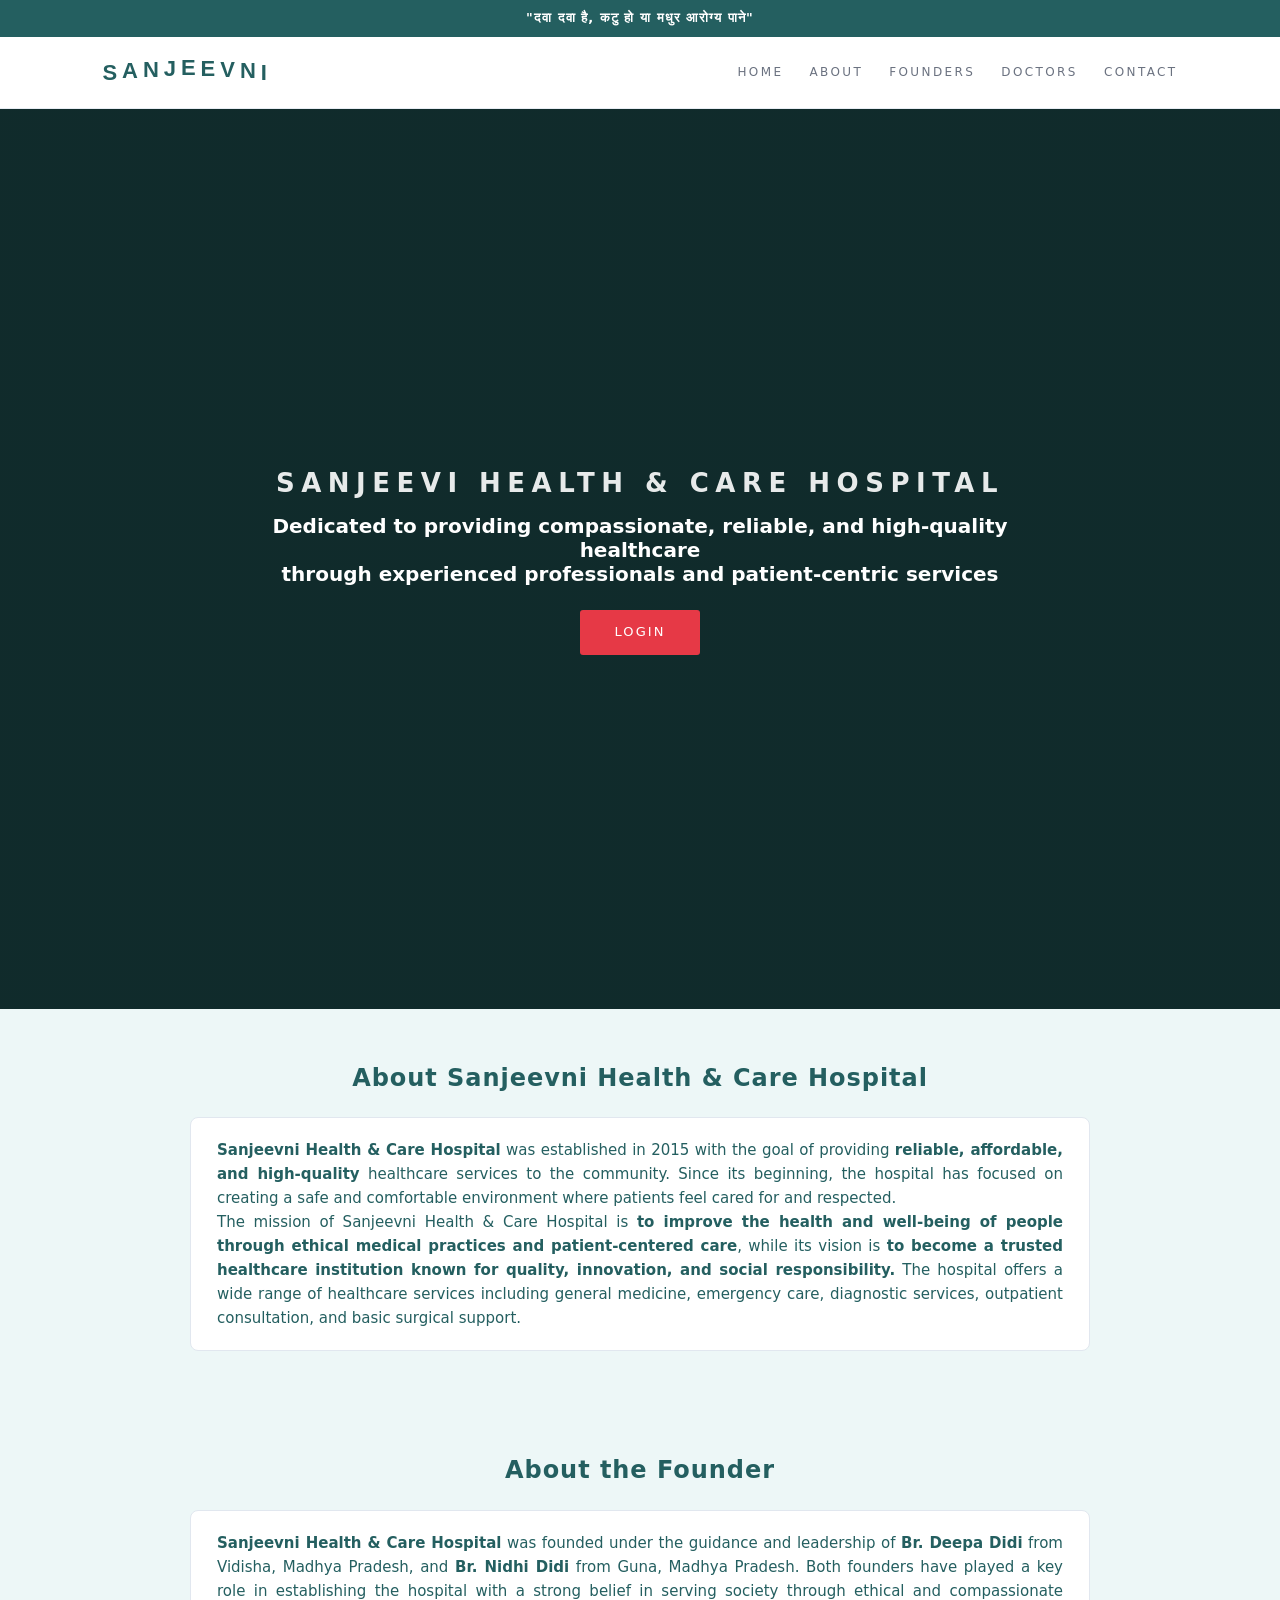
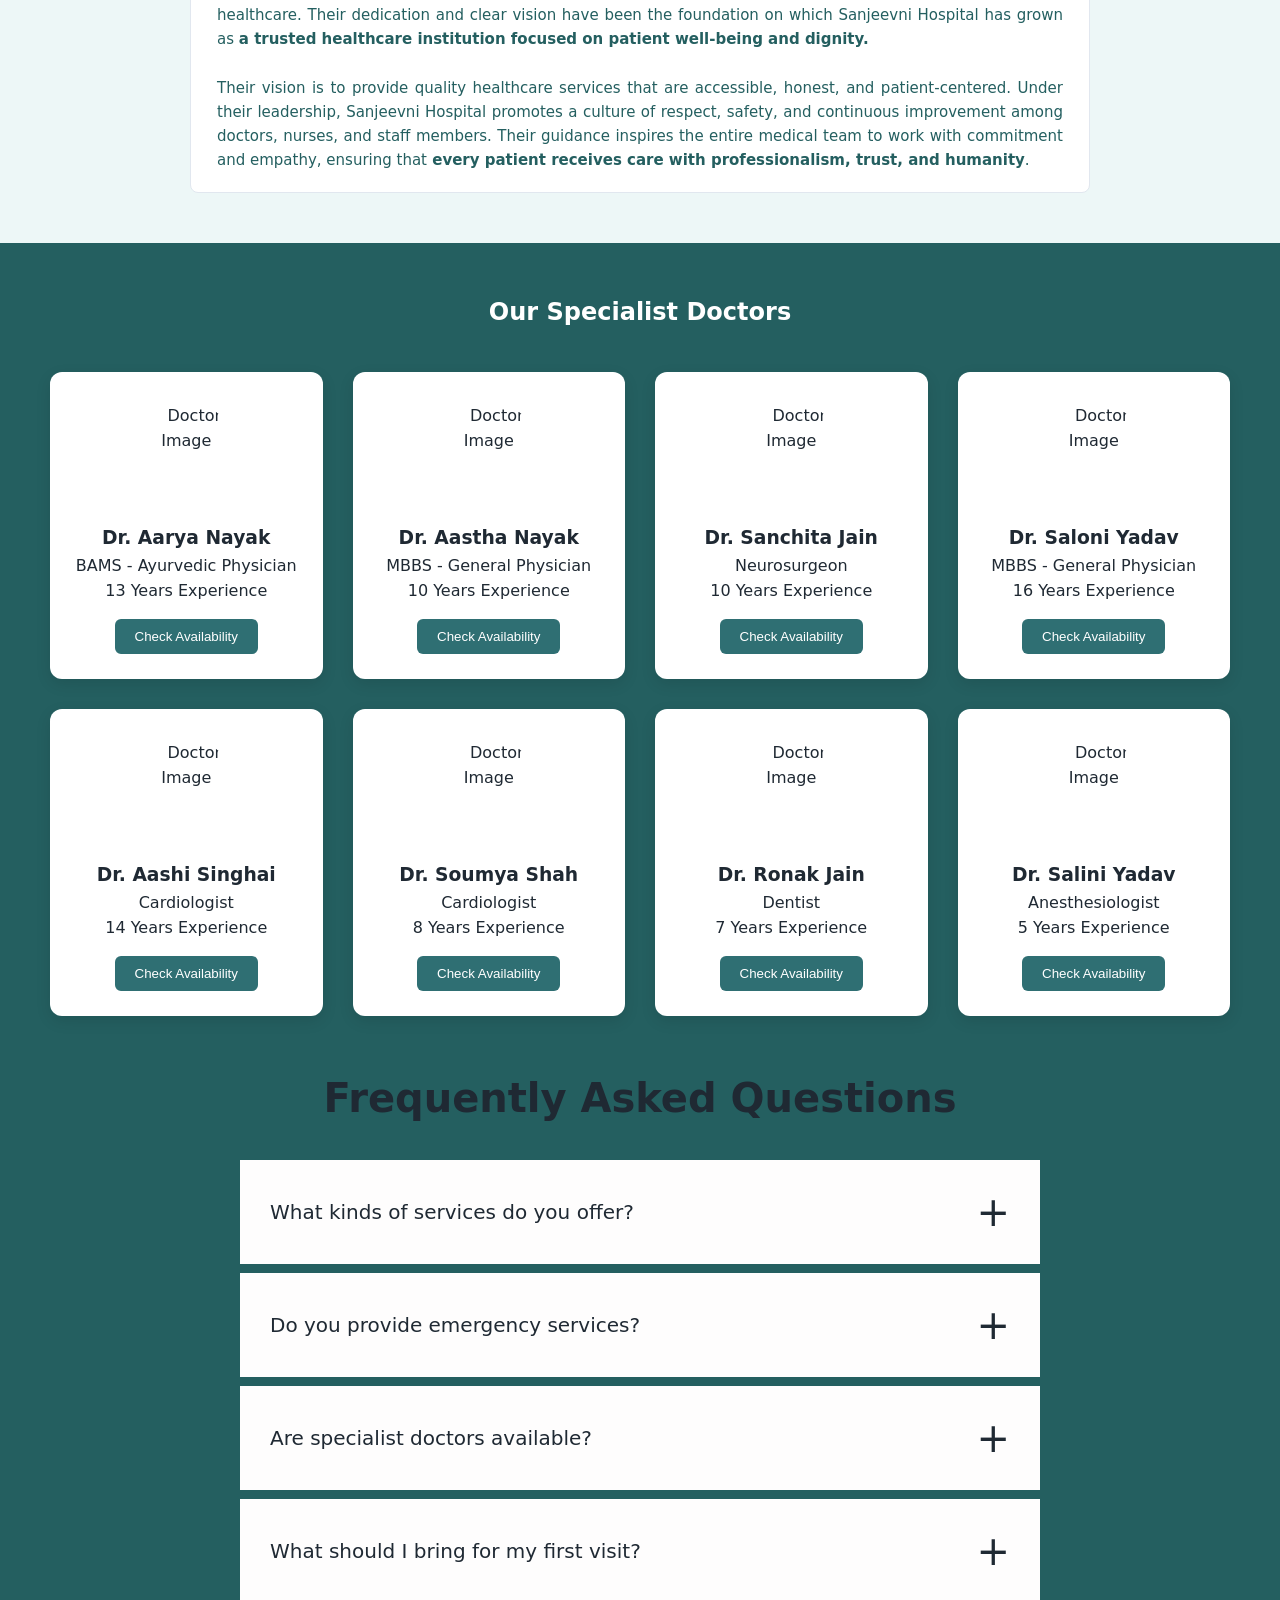
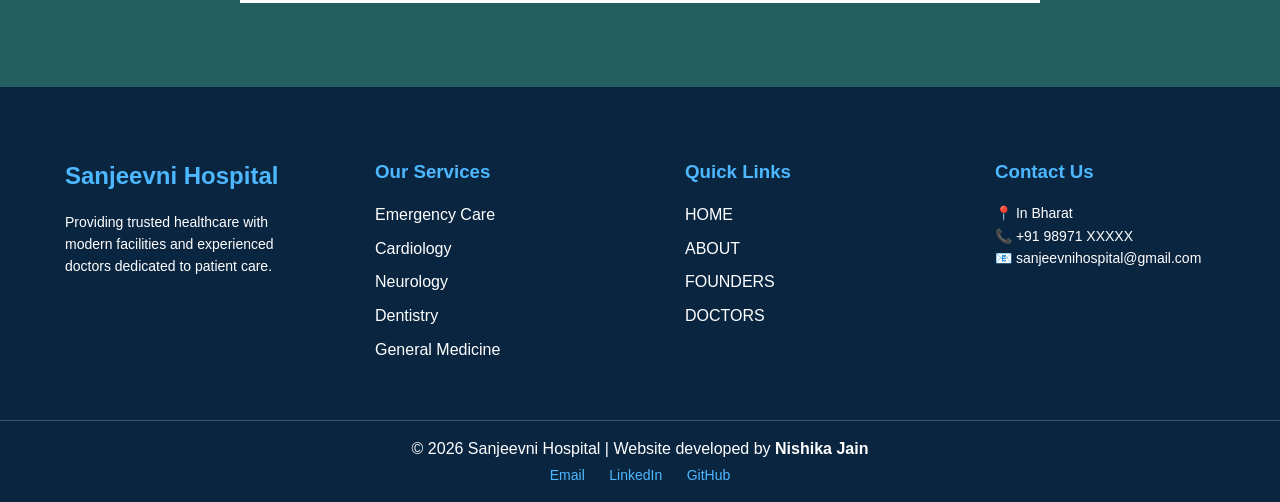
==== commit 44ff88c6: "Update index, styles, and logic" ====
--- a/index.html
+++ b/index.html
@@ -7,9 +7,9 @@
 </head>
 <body>
     <!-- TOP LINE -->
-    <div class="top-line">
-         दवा दवा है, कटु हो या मधुर आरोग्य पाने
-    </div>
+    <div class="top-line"><b>
+         "दवा दवा है, कटु हो या मधुर आरोग्य पाने"
+    </b></div>
     <!-- HEADER -->
     <header>
         <nav class="navbar">
@@ -27,7 +27,7 @@
                 </h1>
             </div>
             <ul class="nav-links">
-                <li><a href="hospitalManagement\index.html">HOME</a></li>
+                <li><a href="/hospitalManagement/index.html">HOME</a></li>
                 <li><a href="#about">ABOUT</a></li>
                 <li><a href="#founder">FOUNDERS</a></li>
                 <li><a href="#doctors">DOCTORS</a></li>
@@ -47,16 +47,16 @@
         <h2 style="color:#245f60">About Sanjeevni Health & Care Hospital</h2>
         <div class="info-card">
             <p>
-                Sanjeevni Health & Care Hospital was established in 2015 with the goal of providing reliable, 
-                affordable, and high-quality healthcare services to the community. Since its 
+                <b>Sanjeevni Health & Care Hospital</b> was established in 2015 with the goal of providing <b>reliable, 
+                affordable, and high-quality</b> healthcare services to the community. Since its 
                 beginning, the hospital has focused on creating a safe and comfortable environment 
                 where patients feel cared for and respected.
             </p> 
             <p>
-                The mission of Sanjeevni Health & Care Hospital is to improve the health and well-being of people 
-                through ethical medical practices and patient-centered care, while its vision is 
-                to become a trusted healthcare institution known for quality, innovation, and 
-                social responsibility. The hospital offers a wide range of healthcare services 
+                The mission of Sanjeevni Health & Care Hospital is <b>to improve the health and well-being of people 
+                through ethical medical practices and patient-centered care</b>, while its vision is 
+                <b>to become a trusted healthcare institution known for quality, innovation, and 
+                social responsibility.</b> The hospital offers a wide range of healthcare services 
                 including general medicine, emergency care, diagnostic services, outpatient 
                 consultation, and basic surgical support.
             </p>
@@ -67,76 +67,105 @@
         <h2 style="color:#245f60">About the Founder</h2>
         <div class="info-card">
             <p>
-                Sanjeevni Health & Care Hospital was founded under the guidance and leadership of 
+                <b>Sanjeevni Health & Care Hospital</b> was founded under the guidance and leadership of 
                 <b>Br. Deepa Didi</b> from Vidisha, Madhya Pradesh, and 
                 <b>Br. Nidhi Didi</b> from Guna, Madhya Pradesh. 
                 Both founders have played a key role in establishing the hospital with 
                 a strong belief in serving society through ethical and compassionate healthcare. 
                 Their dedication and clear vision have been the foundation on which 
-                Sanjeevni Hospital has grown as a trusted healthcare institution focused on 
-                patient well-being and dignity.
+                Sanjeevni Hospital has grown as <b>a trusted healthcare institution focused on 
+                patient well-being and dignity.</b>
             </p><br>
             <p>
                 Their vision is to provide quality healthcare services that are accessible, honest, and patient-centered. Under their leadership, 
                 Sanjeevni Hospital promotes a culture of respect, safety, and continuous improvement among doctors, nurses, and staff members. Their guidance inspires the entire medical 
-                team to work with commitment and empathy, ensuring that every patient receives care with professionalism, trust, and humanity.
+                team to work with commitment and empathy, ensuring that<b> every patient receives care with professionalism, trust, and humanity</b>.
             </p>
         </div>
     </section>
 
     <!-- DOCTORS -->
-    <section id="doctors">
-        <h2 style="color:#ffffff">Our Doctors</h2>
-
-        <div class="card-container">
-
-            <div class="doctor-card">
-                <img src="https://encrypted-tbn0.gstatic.com/images?q=tbn:ANd9GcQFnHZZFBkc4rKJk4sdfDjf8Q7MVGYA1J8Lww&s" alt="Doctor Image" class="photo-placeholder">
-                <h4>Aarya Nayak (BAMS)</h4>
-                <p>13 years experience</p>
-                <button onclick="showAvailability(this)">Check Availability</button>
-                <div class="availability hidden">
-                    <p><b>Cabin:</b> A-101</p>
-                    <p><b>Time:</b> 10 AM – 2 PM</p>
-                </div>
-                </div>
-
-            <div class="doctor-card">
-                <img src="https://i.pinimg.com/736x/3b/5b/28/3b5b28c8c3c95982df2382c8ef545c86.jpg" alt="Doctor Image" class="photo-placeholder">
-                <h4>Aastha Nayak (MBBS)</h4>
-                <p>12 years experience</p>
-                <button onclick="showAvailability(this)">Check Availability</button>
-                <div class="availability hidden">
-                    <p><b>Cabin:</b> C-210</p>
-                    <p><b>Time:</b> 9 AM – 1 PM</p>
-                </div>
-            </div>
-
-            <div class="doctor-card">
-                <img src="https://encrypted-tbn0.gstatic.com/images?q=tbn:ANd9GcTlF2YZaNzR57Ci-NSBIiBDxQD7S8oZZskHQg&s" alt="Doctor Image" class="photo-placeholder">
-                <h4>Saloni Yadav (MBBS)</h4>
-                <p>16 years experience</p>
-                <button onclick="showAvailability(this)">Check Availability</button>
-                <div class="availability hidden">
-                    <p><b>Cabin:</b> D-305</p>
-                    <p><b>Time:</b> 2 PM – 6 PM</p>
-                </div>
-            </div>
-
-            <div class="doctor-card">
-                <img src="https://img.freepik.com/premium-photo/illustration-woman-s-doctor-career-images-with-ai-generated_545052-1880.jpg" alt="Doctor Image" class="photo-placeholder">
-                <h4>Sanchita Jain (Dentist)</h4>
-                <p>13 years experience</p>
-                <button onclick="showAvailability(this)">Check Availability</button>
-                <div class="availability hidden">
-                    <p><b>Cabin:</b> Dental Wing</p>
-                    <p><b>Time:</b> 11 AM – 4 PM</p>
-                </div>
+    <section id="doctors" class="doctor-section">
+        <h2 style="color:#ffffff">Our Specialist Doctors</h2>
+
+        <div class="doctor-container">
+
+            <div class="doctor-card">
+                <img src="https://encrypted-tbn0.gstatic.com/images?q=tbn:ANd9GcQFnHZZFBkc4rKJk4sdfDjf8Q7MVGYA1J8Lww&s" alt="Doctor Image" class="photo-placeholder">
+                <h3>Dr. Aarya Nayak</h3>
+                <p class="degree">BAMS - Ayurvedic Physician</p>
+                <p>13 Years Experience</p>
+                <button onclick="openDoctor('aarya')"> Check Availability </button>
+            </div>
+            <div class="doctor-card">
+                <img src="https://encrypted-tbn0.gstatic.com/images?q=tbn:ANd9GcQFnHZZFBkc4rKJk4sdfDjf8Q7MVGYA1J8Lww&s" alt="Doctor Image" class="photo-placeholder">
+                <h3>Dr. Aastha Nayak</h3>
+                <p class="degree">MBBS - General Physician</p>
+                <p>10 Years Experience</p>
+                <button onclick="openDoctor('aastha')"> Check Availability </button>
+            </div>
+            <div class="doctor-card">
+                <img src="https://encrypted-tbn0.gstatic.com/images?q=tbn:ANd9GcQFnHZZFBkc4rKJk4sdfDjf8Q7MVGYA1J8Lww&s" alt="Doctor Image" class="photo-placeholder">
+                <h3>Dr. Sanchita Jain</h3>
+                <p class="degree">Neurosurgeon</p>
+                <p>10 Years Experience</p>
+                <button onclick="openDoctor('sanchita')"> Check Availability </button>
+            </div>
+            <div class="doctor-card">
+                <img src="https://encrypted-tbn0.gstatic.com/images?q=tbn:ANd9GcQFnHZZFBkc4rKJk4sdfDjf8Q7MVGYA1J8Lww&s" alt="Doctor Image" class="photo-placeholder">
+                <h3>Dr. Saloni Yadav</h3>
+                <p class="degree">MBBS - General Physician</p>
+                <p>16 Years Experience</p>
+                <button onclick="openDoctor('saloni')"> Check Availability </button>
+            </div>
+            <div class="doctor-card">
+                <img src="https://encrypted-tbn0.gstatic.com/images?q=tbn:ANd9GcQFnHZZFBkc4rKJk4sdfDjf8Q7MVGYA1J8Lww&s" alt="Doctor Image" class="photo-placeholder">
+                <h3>Dr. Aashi Singhai</h3>
+                <p class="degree">Cardiologist</p>
+                <p>14 Years Experience</p>
+                <button onclick="openDoctor('aashi')"> Check Availability </button>
+            </div>
+            <div class="doctor-card">
+                <img src="https://encrypted-tbn0.gstatic.com/images?q=tbn:ANd9GcQFnHZZFBkc4rKJk4sdfDjf8Q7MVGYA1J8Lww&s" alt="Doctor Image" class="photo-placeholder">
+                <h3>Dr. Soumya Shah</h3>
+                <p class="degree">Cardiologist</p>
+                <p>8 Years Experience</p>
+                <button onclick="openDoctor('soumya')"> Check Availability </button>
+            </div>
+            <div class="doctor-card">
+                <img src="https://encrypted-tbn0.gstatic.com/images?q=tbn:ANd9GcQFnHZZFBkc4rKJk4sdfDjf8Q7MVGYA1J8Lww&s" alt="Doctor Image" class="photo-placeholder">
+                <h3>Dr. Ronak Jain</h3>
+                <p class="degree">Dentist</p>
+                <p>7 Years Experience</p>
+                <button onclick="openDoctor('ronak')"> Check Availability </button>
+            </div>
+            <div class="doctor-card">
+                <img src="https://encrypted-tbn0.gstatic.com/images?q=tbn:ANd9GcQFnHZZFBkc4rKJk4sdfDjf8Q7MVGYA1J8Lww&s" alt="Doctor Image" class="photo-placeholder">
+                <h3>Dr. Salini Yadav</h3>
+                <p class="degree">Anesthesiologist</p>
+                <p>5 Years Experience</p>
+                <button onclick="openDoctor('salini')"> Check Availability </button>
             </div>
 
         </div>
     </section>
-
+    <!-- Doctor Detail Popup -->
+    <div class="doctor-popup" id="doctorPopup">
+
+        <div class="popup-content">
+            <span class="close" onclick="closeDoctor()">✖</span>
+            <h2 id="docName"></h2>
+            <p><b>Specialization:</b> <span id="docSpec"></span></p>
+            <p><b>Education:</b> <span id="docEdu"></span></p>
+            <p><b>Experience:</b> <span id="docExp"></span></p>
+            <p><b>Cabin:</b> <span id="docCabin"></span></p>
+            <p><b>Available:</b> <span id="docTime"></span></p>
+            <p><b>Phone:</b> <span id="docPhone"></span></p>
+            <p><b>Email:</b> <span id="docEmail"></span></p>
+            <p><b>About Doctor:</b> <span id="docAbout"></span></p>
+        </div>
+
+    </div>
     <!-- LOGIN MODAL -->
     <div id="loginModal" class="modal hidden">
         <div class="modal-box">
@@ -157,6 +186,118 @@
             <button onclick="closePatient()">Close</button>
         </div>
     </div>
+    <div class="faq-container">
+  <h2>Frequently Asked Questions</h2>
+  
+  <div class="faq-list">
+    <div class="faq-item">
+      <input type="checkbox" id="faq1">
+      <label class="faq-question" for="faq1">
+        What kinds of services do you offer?
+        <span class="icon"></span>
+      </label>
+      <div class="faq-answer">
+        <p>We provide general consultation, emergency care, diagnostic tests, pharmacy services, specialist consultations, surgeries, and preventive health checkups.</p>
+      </div>
+    </div>
+
+    <div class="faq-item">
+      <input type="checkbox" id="faq2">
+      <label class="faq-question" for="faq2">
+        Do you provide emergency services?
+        <span class="icon"></span>
+      </label>
+      <div class="faq-answer">
+        <p>Yes, our hospital provides 24/7 emergency medical services.</p>
+      </div>
+    </div>
+
+    <div class="faq-item">
+      <input type="checkbox" id="faq3">
+      <label class="faq-question" for="faq3">
+        Are specialist doctors available?
+        <span class="icon"></span>
+      </label>
+      <div class="faq-answer">
+        <p>Yes, we have experienced specialists for different health conditions.</p>
+      </div>
+    </div>
+
+    <div class="faq-item">
+      <input type="checkbox" id="faq4">
+      <label class="faq-question" for="faq4">
+        What should I bring for my first visit?
+        <span class="icon"></span>
+      </label>
+      <div class="faq-answer">
+        <p>Please bring your ID, previous medical reports, and prescriptions if available.</p>
+      </div>
+    </div>
+  </div>
+</div>
+<pre>
+
+
+
+
+</pre>
     <script src="script.js"></script>
 </body>
+<footer class="footer">
+
+  <div class="footer-container">
+
+    <!-- Hospital Info -->
+    <div class="footer-section">
+      <h2>Sanjeevni Hospital</h2>
+      <p>Providing trusted healthcare with modern facilities and experienced doctors dedicated to patient care.</p>
+    </div>
+
+    <!-- Services -->
+    <div class="footer-section">
+      <h3>Our Services</h3>
+      <ul>
+        <li>Emergency Care</li>
+        <li>Cardiology</li>
+        <li>Neurology</li>
+        <li>Dentistry</li>
+        <li>General Medicine</li>
+      </ul>
+    </div>
+
+    <!-- Quick Links -->
+    <div class="footer-section">
+      <h3>Quick Links</h3>
+      <ul>
+        <li><a href="hospitalManagement\index.html">HOME</a></li>
+        <li><a href="#about">ABOUT</a></li>
+        <li><a href="#founder">FOUNDERS</a></li>
+        <li><a href="#doctors">DOCTORS</a></li>
+      </ul>
+    </div>
+
+    <!-- Contact -->
+    <div class="footer-section">
+      <h3>Contact Us</h3>
+      <p>📍 In Bharat</p>
+      <p>📞 +91 98971 XXXXX</p>
+      <p>📧 sanjeevnihospital@gmail.com</p>
+    </div>
+
+  </div>
+
+  <!-- Developer Credit -->
+  <div class="footer-bottom">
+    <p>
+      © 2026 Sanjeevni Hospital | Website developed by <strong>Nishika Jain</strong>
+    </p>
+
+    <div class="developer-links">
+      <a href="mailto:modinishika1542@gmail.com">Email</a>
+      <a href="https://www.linkedin.com/in/nishikajn44/">LinkedIn</a>
+      <a href="https://github.com/Nishika-Jain-1542">GitHub</a>
+    </div>
+  </div>
+
+</footer>
 </html>
--- a/style.css
+++ b/style.css
@@ -189,7 +189,7 @@
 
 /* INFO SECTIONS */
 .info-section {
-    padding: 70px 8%;
+    padding: 50px 5%;
     background: var(--brand-soft);
 }
 
@@ -199,7 +199,7 @@
 
 .info-section h2 {
     text-align: center;
-    margin-bottom: 26px;
+    margin-bottom: 20px;
     font-size: 24px;
     letter-spacing: 0.04em;
 }
@@ -220,42 +220,49 @@
 }
 
 /* DOCTORS GRID */
-#doctors {
-    padding: 70px 8%;
-    background: #245f60;
-}
-
-#doctors h2 {
-    text-align: center;
-    margin-bottom: 26px;
-    font-size: 24px;
-}
-
-.card-container {
-    max-width: 1100px;
-    margin: 0 auto;
+.doctor-section{
+padding:50px;
+text-align:center;
+}
+
+h2{
+margin-bottom:40px;
+}
+
+.doctor-container {
     display: grid;
     grid-template-columns: repeat(auto-fit, minmax(230px, 1fr));
-    gap: 24px;
+    gap: 30px;
 }
 
 .doctor-card {
     background: #ffffff;
-    border-radius: 8px;
-    padding: 18px 16px;
-    text-align: center;
-    border: 1px solid var(--border);
-}
-
-.doctor-card h4 {
-    margin: 10px 0 4px;
-    font-size: 16px;
-}
-
-.doctor-card p {
-    margin: 0 0 10px;
-    font-size: 14px;
-    color: var(--muted);
+    padding:25px;
+    border-radius:12px;
+    box-shadow:0 5px 15px rgba(0,0,0,0.1);
+    transition:0.3s;
+}
+
+.doctor-card:hover{
+transform:translateY(-8px);
+}
+
+.doctor-card:hover{
+transform:translateY(-8px);
+}
+
+button{
+margin-top:15px;
+padding:10px 20px;
+background:#2f6f73;
+color:white;
+border:none;
+border-radius:6px;
+cursor:pointer;
+}
+
+button:hover{
+background:#25585b;
 }
 
 .photo-placeholder {
@@ -266,7 +273,30 @@
     margin: 6px auto 10px;
 }
 
-.availability {
+/* Popup */
+
+.doctor-popup{
+display:none;
+position:fixed;
+top:0;
+left:0;
+width:100%;
+height:100%;
+background:rgba(0,0,0,0.7);
+justify-content:center;
+align-items:center;
+}
+
+.popup-content{
+background:white;
+padding:40px;
+border-radius:10px;
+width:450px;
+text-align:left;
+position:relative;
+}
+
+/* .availability {
     margin-top: 10px;
     padding-top: 8px;
     border-top: 1px solid var(--border);
@@ -276,10 +306,10 @@
 
 .availability p {
     margin: 4px 0;
-}
+} */
 
 /* BUTTONS & FORMS (for doctor cards + modals) */
-button {
+/* button {
     border: none;
     border-radius: 4px;
     padding: 8px 14px;
@@ -301,7 +331,7 @@
     border-radius: 4px;
     border: 1px solid var(--border);
     font-size: 14px;
-}
+} */
 
 /* MODALS */
 .modal {
@@ -335,7 +365,145 @@
     display: none;
 }
 
-/* RESPONSIVE TWEAKS */
+.faq-container {
+  max-width: 800px;
+  margin: 0 auto;
+}
+
+.faq-container h2 {
+  text-align: center;
+  font-size: 2.5rem;
+  margin-bottom: 30px;
+}
+
+.faq-list {
+  display: flex;
+  flex-direction: column;
+  gap: 8px;
+}
+
+.faq-item {
+  width: 100%;
+}
+
+.faq-item input[type="checkbox"] {
+  display: none;
+}
+
+
+.faq-question {
+  display: flex;
+  justify-content: space-between;
+  align-items: center;
+  background-color: #fefdfd;
+  padding: 20px 30px;
+  font-size: 1.25rem;
+  cursor: pointer;
+  transition: background-color 0.2s ease;
+  user-select: none;
+}
+
+.faq-question:hover {
+  background-color: #fefdfd;
+}
+
+
+.icon::before {
+  content: '+';
+  font-size: 2.5rem;
+  font-weight: 300;
+}
+
+.faq-answer {
+  background-color: #f1f0f0;
+  margin-top: 1px;
+  max-height: 0;
+  overflow: hidden;
+  transition: max-height 0.25s cubic-bezier(0.5, 0, 0.1, 1);
+}
+
+.faq-answer p {
+  padding: 25px 30px;
+  font-size: 1.2rem;
+  line-height: 1.5;
+  margin: 0;
+}
+
+.faq-item input:checked ~ .faq-answer {
+  max-height: 600px; 
+}
+
+.faq-item input:checked ~ .faq-question .icon {
+  transform: rotate(45deg);
+  display: inline-block;
+}
+
+.footer{
+  background:#0a2540;
+  color:white;
+  padding-top:40px;
+  font-family:Arial, sans-serif;
+}
+
+.footer-container{
+  display:flex;
+  flex-wrap:wrap;
+  justify-content:space-around;
+  padding:20px;
+}
+
+.footer-section{
+  width:220px;
+  margin:10px;
+}
+
+.footer-section h2,
+.footer-section h3{
+  margin-bottom:15px;
+  color:#4db8ff;
+}
+
+.footer-section ul{
+  list-style:none;
+  padding:0;
+}
+
+.footer-section ul li{
+  margin-bottom:8px;
+}
+
+.footer-section ul li a{
+  text-decoration:none;
+  color:white;
+  transition:0.3s;
+}
+
+.footer-section ul li a:hover{
+  color:#4db8ff;
+}
+
+.footer-section p{
+  font-size:14px;
+}
+
+.footer-bottom{
+  border-top:1px solid rgba(255,255,255,0.2);
+  text-align:center;
+  padding:15px;
+  margin-top:20px;
+}
+
+.developer-links a{
+  margin:0 10px;
+  color:#4db8ff;
+  text-decoration:none;
+  font-size:14px;
+}
+
+.developer-links a:hover{
+  text-decoration:underline;
+}
+
 @media (max-width: 768px) {
     .navbar {
         padding: 14px 6%;
@@ -353,4 +521,4 @@
     .hero-content h1 {
         font-size: 24px;
     }
-}+}
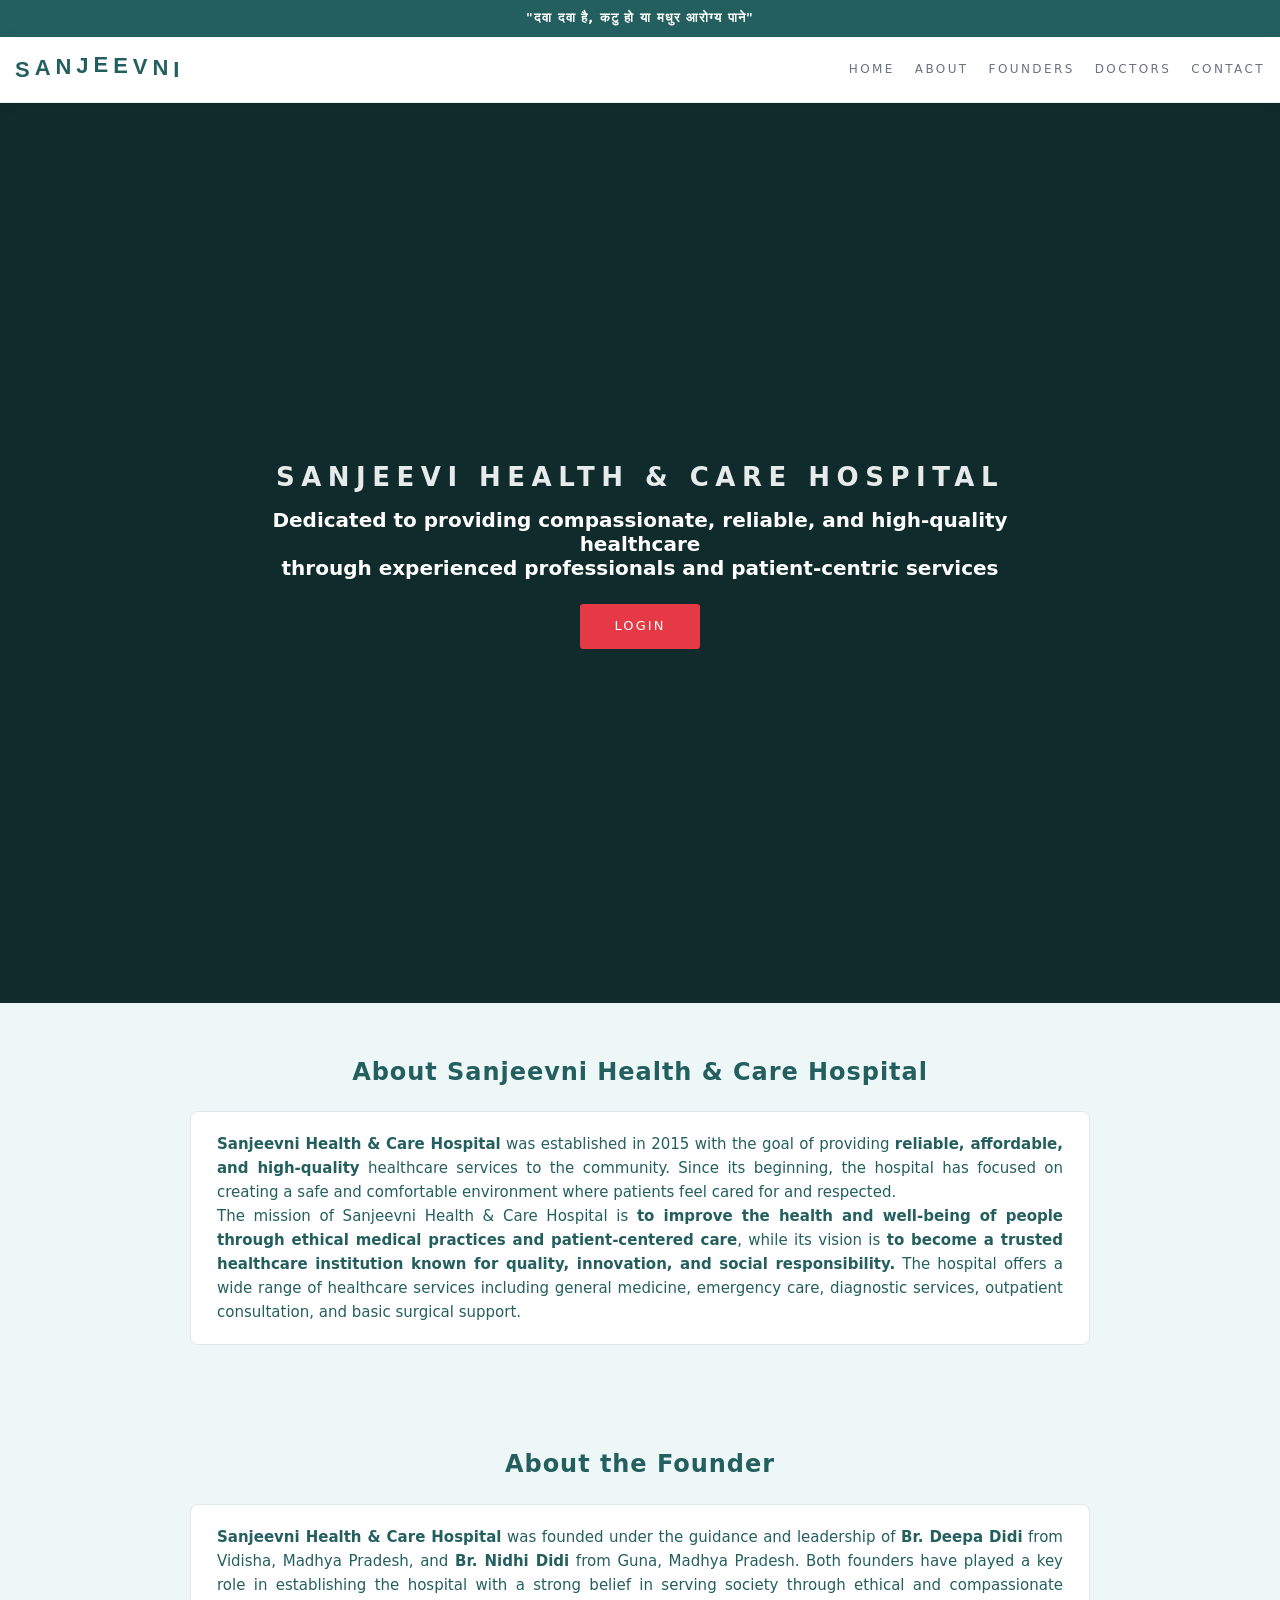
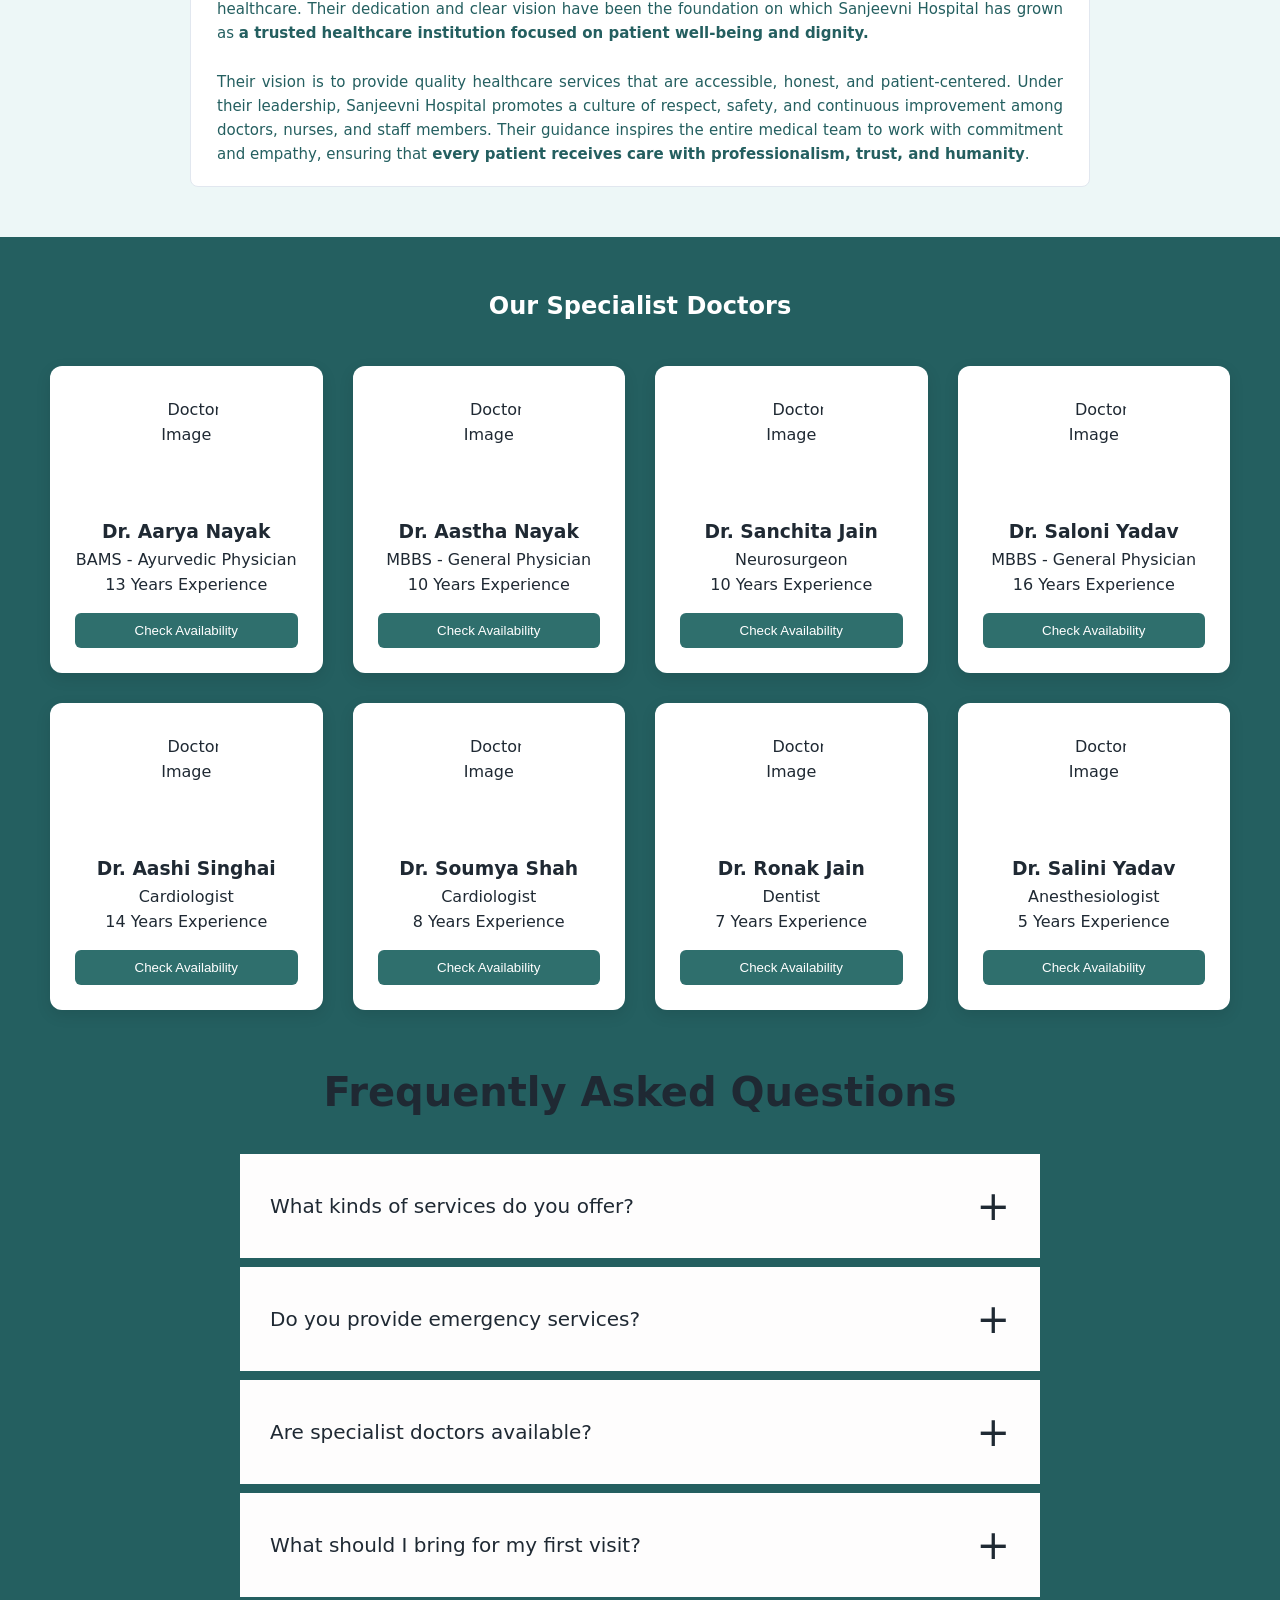
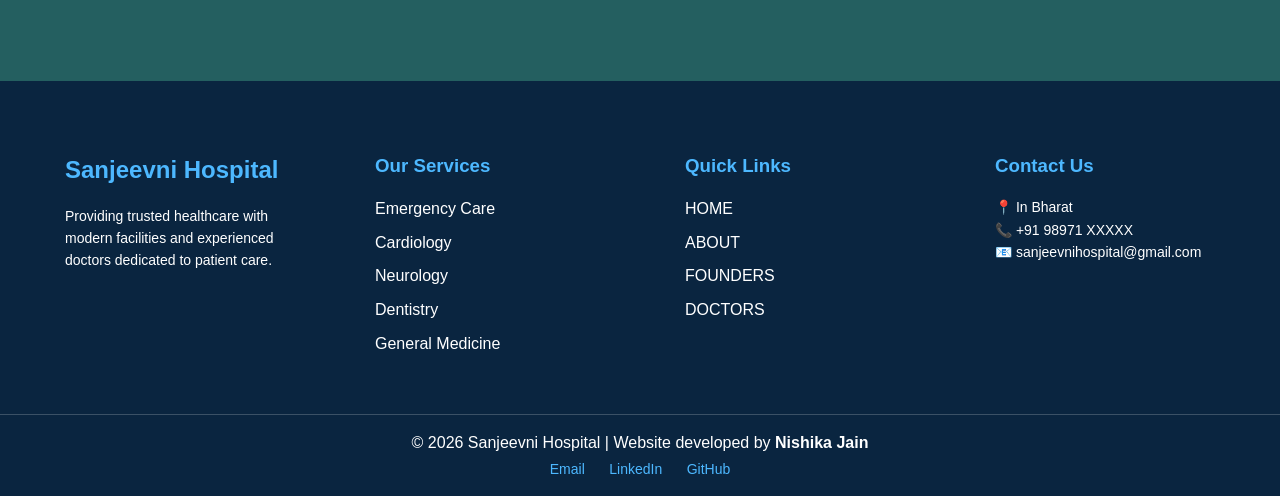
==== commit 5293b9cf: "Update index, styles, and logic" ====
--- a/index.html
+++ b/index.html
@@ -39,7 +39,7 @@
         <div class="hero-content">
             <p class="subtitle"><b>Sanjeevi Health & Care Hospital</b></p>
             <h1>Dedicated to providing compassionate, reliable, and high-quality healthcare <br> through experienced professionals and patient-centric services</h1>
-            <a href="#" class="btn-login">LOGIN</a>
+            <a href="/hospitalManagement/roleSelect.html" class="btn-login">LOGIN</a>
         </div>
     </section>
     <!-- ABOUT -->
@@ -166,26 +166,7 @@
         </div>
 
     </div>
-    <!-- LOGIN MODAL -->
-    <div id="loginModal" class="modal hidden">
-        <div class="modal-box">
-            <h3>Login As</h3>
-            <button onclick="openPatient()">Patient</button>
-            <button onclick="openEmployee()">Employee</button>
-            <button onclick="closeLogin()">Close</button>
-        </div>
-    </div>
-
-    <!-- PATIENT LOGIN -->
-    <div id="patientModal" class="modal hidden">
-        <div class="modal-box">
-            <h3>Patient Login</h3>
-            <input type="text" placeholder="Patient ID">
-            <input type="password" placeholder="Password">
-            <button>Login</button>
-            <button onclick="closePatient()">Close</button>
-        </div>
-    </div>
+
     <div class="faq-container">
   <h2>Frequently Asked Questions</h2>
   
--- a/style.css
+++ b/style.css
@@ -522,3 +522,61 @@
         font-size: 24px;
     }
 }
+
+.navbar{
+display:flex;
+justify-content:space-between;
+align-items:center;
+padding:15px;
+background:white;
+box-shadow:0 2px 10px rgba(0,0,0,0.1);
+}
+
+.navbar ul{
+display:flex;
+gap:20px;
+list-style:none;
+}
+
+.login-container{
+width: 270px;
+height: 270px;
+margin:80px auto;
+text-align:center;
+background-color: #e1e7ef;
+}
+
+input{
+width:100%;
+padding:10px;
+margin:10px 0;
+}
+
+button{
+background:#2f6f6d;
+color:white;
+padding:10px;
+border:none;
+width:100%;
+}
+
+.role-btn{
+display:block;
+margin:15px;
+padding:10px;
+background:#2f6f6d;
+color:white;
+text-decoration:none;
+}
+
+.dashboard{
+padding:40px;
+}
+
+.card{
+background:white;
+padding:20px;
+margin:10px;
+border-radius:8px;
+display:inline-block;
+}
